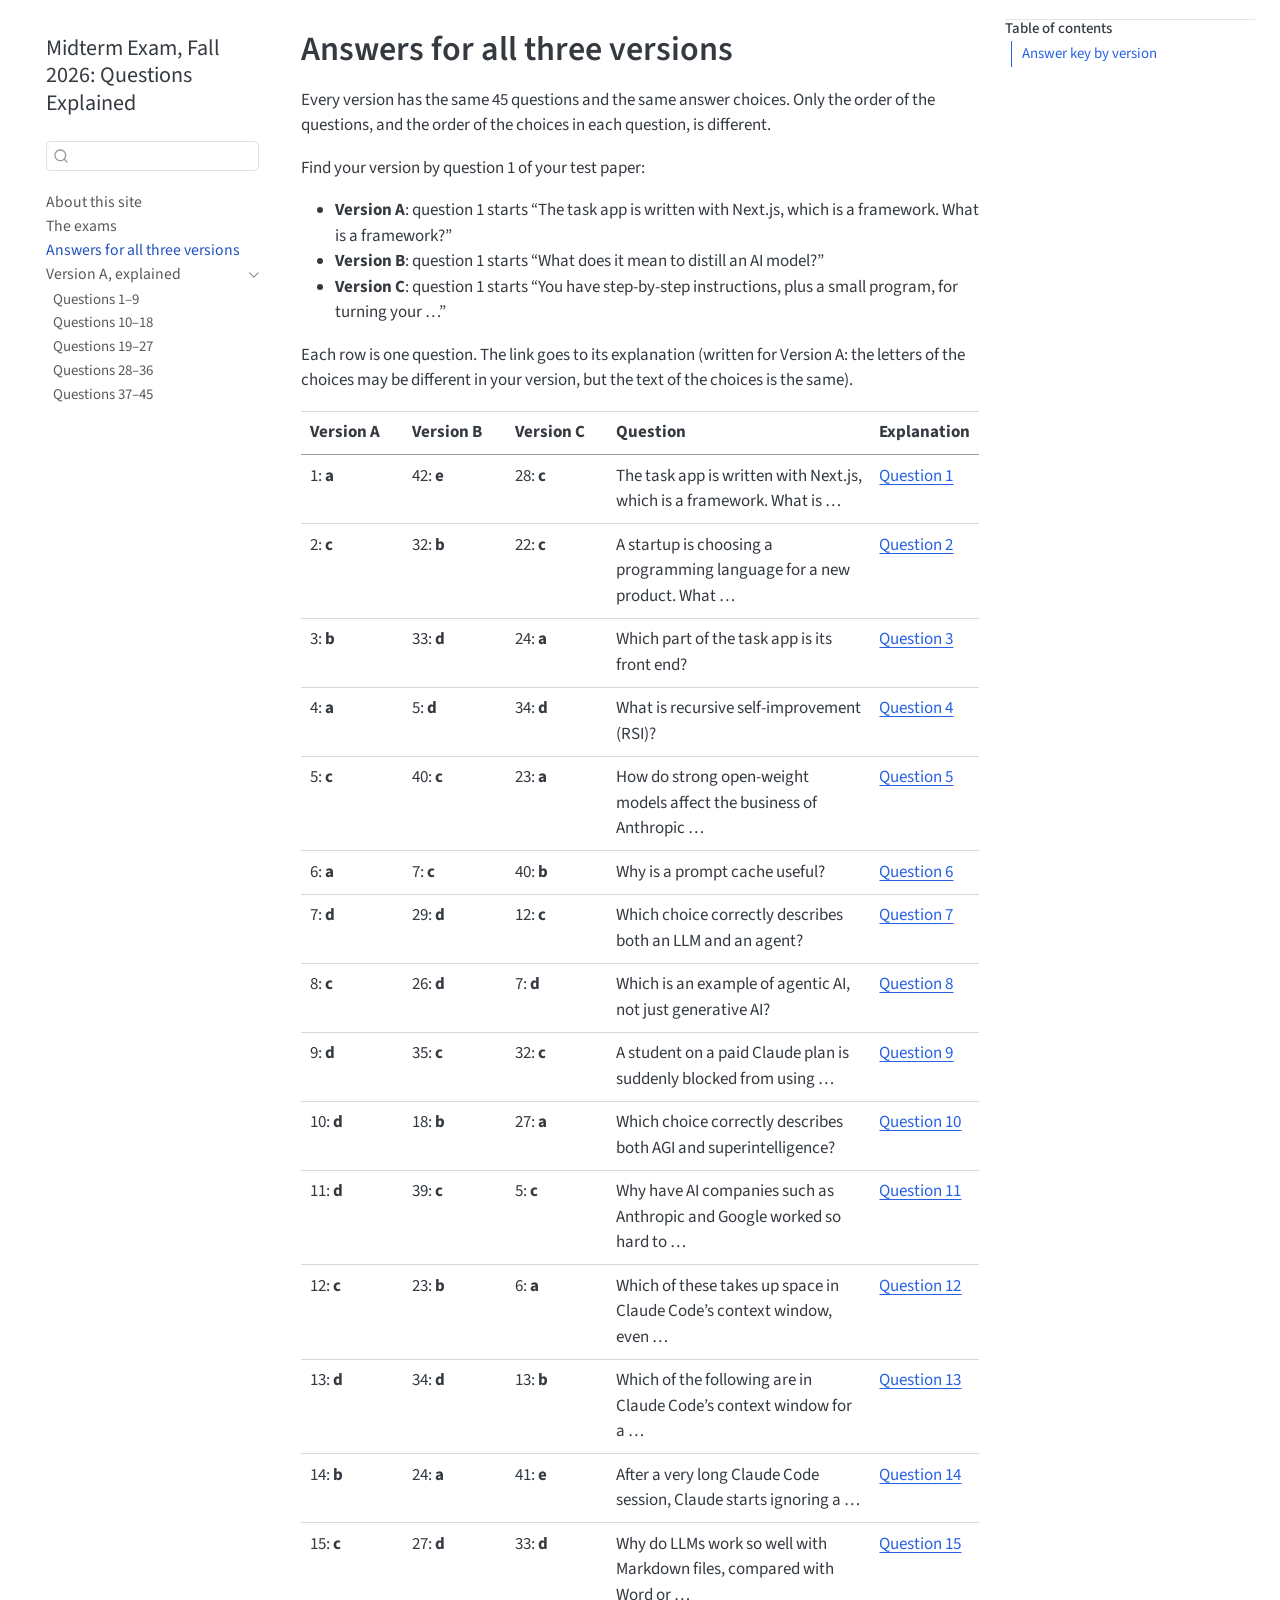
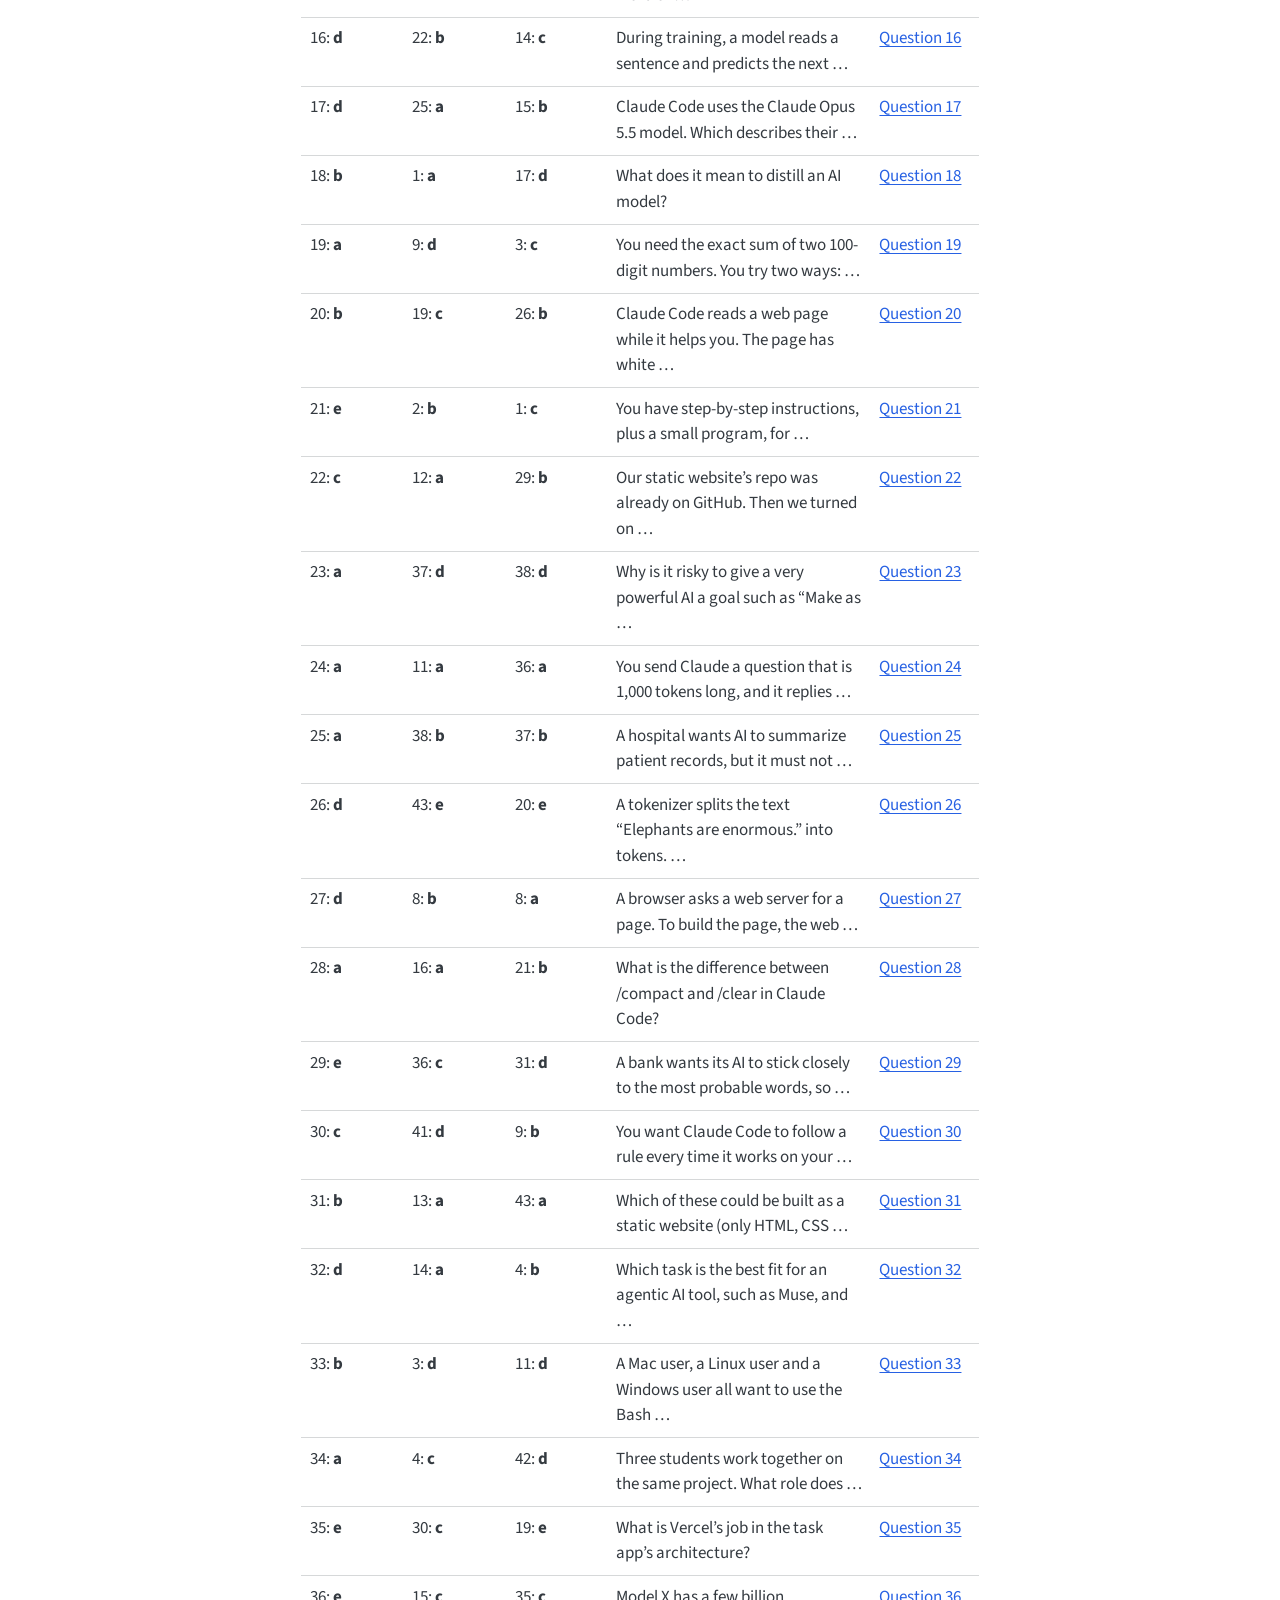
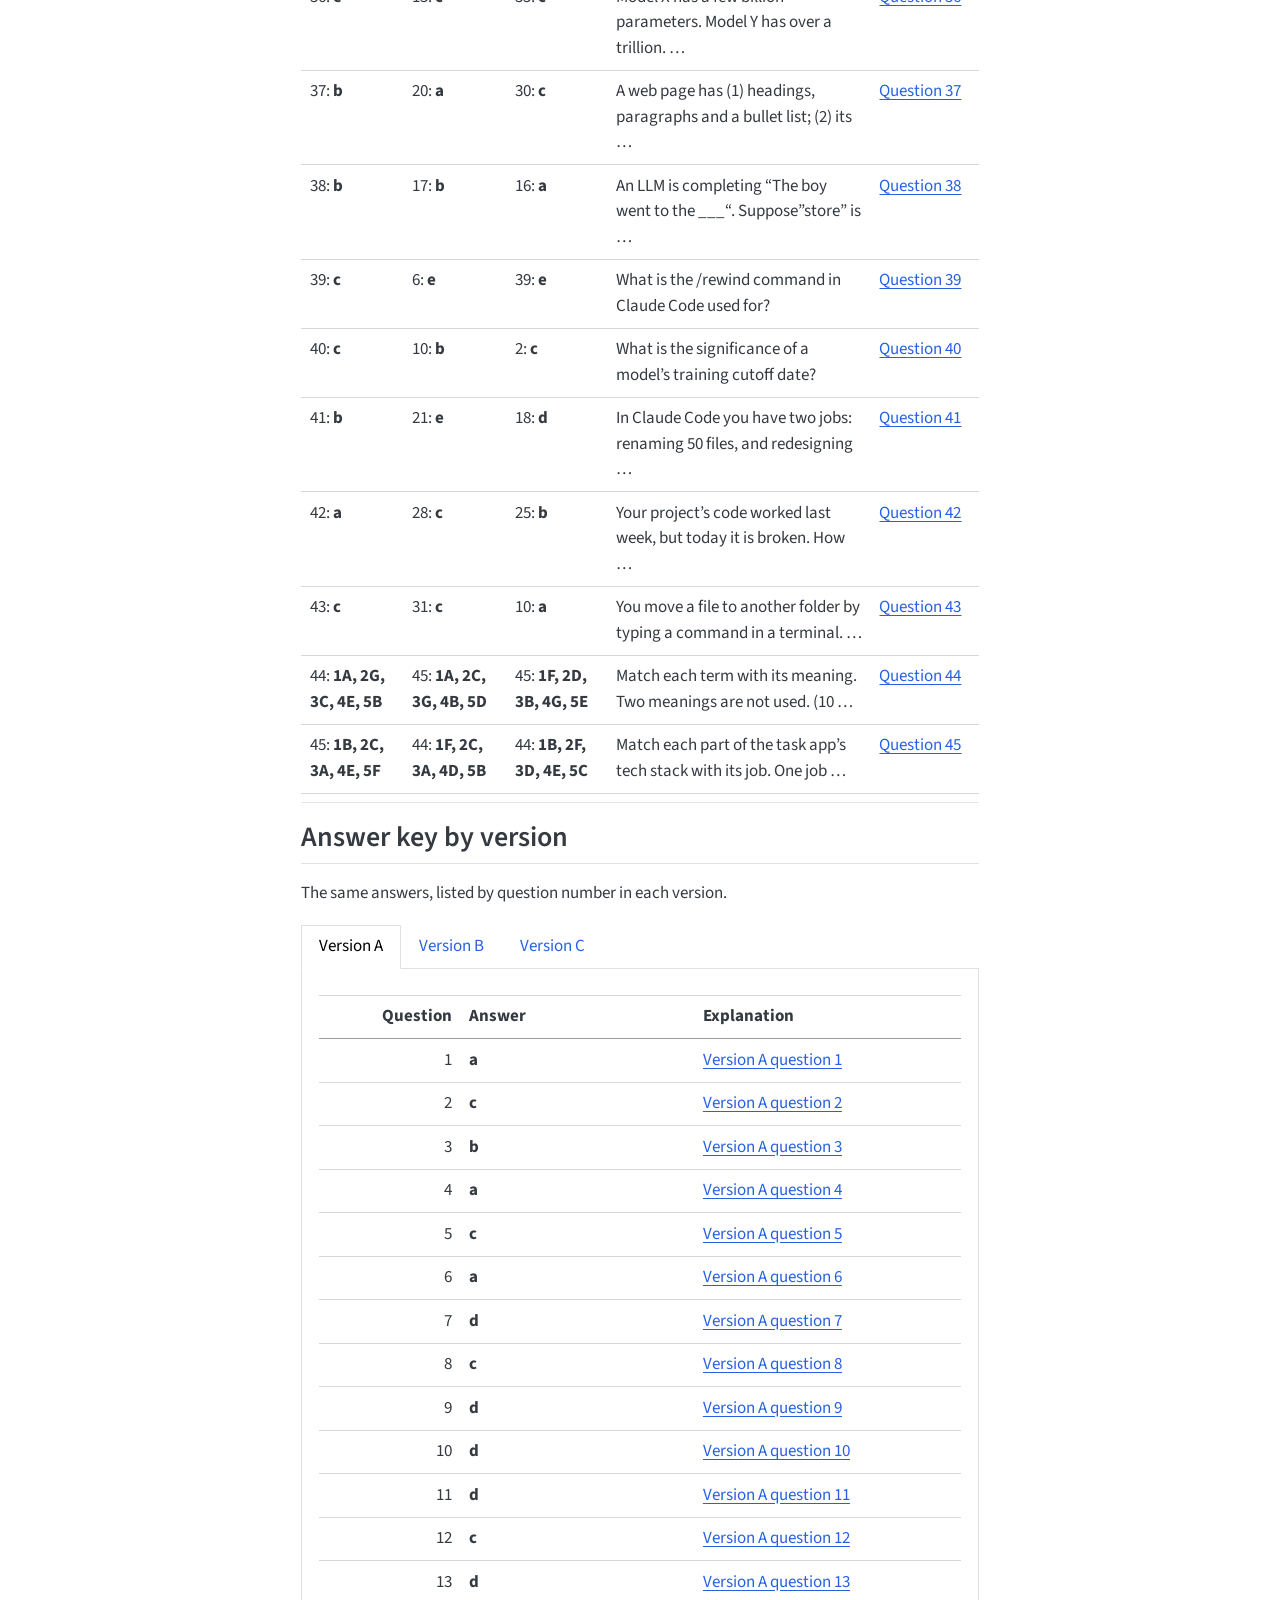
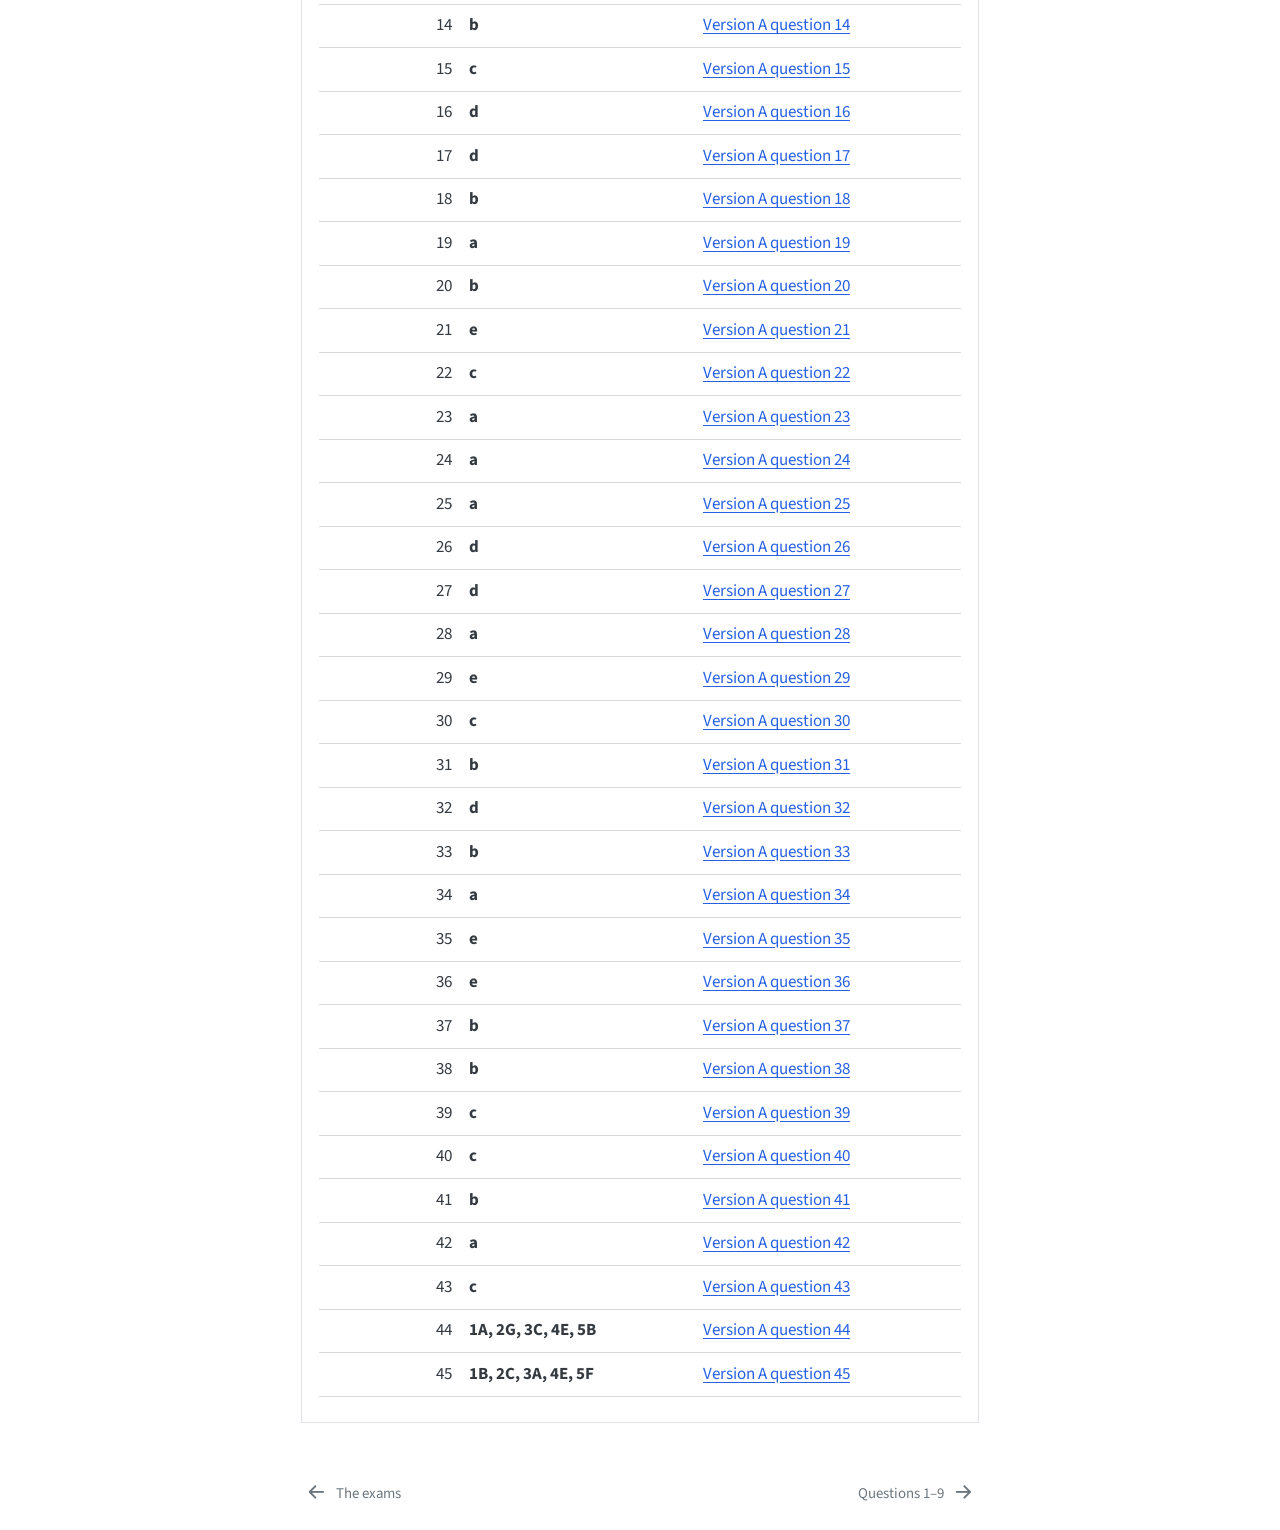
==== docs/answers-all-versions.html @ 1ce65318 "Midterm review site: the three exam versions, and Version A explained A Quarto book (rendered into d" ====
<!DOCTYPE html>
<html xmlns="http://www.w3.org/1999/xhtml" lang="en" xml:lang="en"><head>

<meta charset="utf-8">
<meta name="generator" content="quarto-1.7.33">

<meta name="viewport" content="width=device-width, initial-scale=1.0, user-scalable=yes">


<title>Answers for all three versions – Midterm Exam, Fall 2026: Questions Explained</title>
<style>
code{white-space: pre-wrap;}
span.smallcaps{font-variant: small-caps;}
div.columns{display: flex; gap: min(4vw, 1.5em);}
div.column{flex: auto; overflow-x: auto;}
div.hanging-indent{margin-left: 1.5em; text-indent: -1.5em;}
ul.task-list{list-style: none;}
ul.task-list li input[type="checkbox"] {
  width: 0.8em;
  margin: 0 0.8em 0.2em -1em; /* quarto-specific, see https://github.com/quarto-dev/quarto-cli/issues/4556 */ 
  vertical-align: middle;
}
</style>


<script src="site_libs/quarto-nav/quarto-nav.js"></script>
<script src="site_libs/quarto-nav/headroom.min.js"></script>
<script src="site_libs/clipboard/clipboard.min.js"></script>
<script src="site_libs/quarto-search/autocomplete.umd.js"></script>
<script src="site_libs/quarto-search/fuse.min.js"></script>
<script src="site_libs/quarto-search/quarto-search.js"></script>
<meta name="quarto:offset" content="./">
<link href="./questions-01-09.html" rel="next">
<link href="./the-exams.html" rel="prev">
<script src="site_libs/quarto-html/quarto.js" type="module"></script>
<script src="site_libs/quarto-html/tabsets/tabsets.js" type="module"></script>
<script src="site_libs/quarto-html/popper.min.js"></script>
<script src="site_libs/quarto-html/tippy.umd.min.js"></script>
<script src="site_libs/quarto-html/anchor.min.js"></script>
<link href="site_libs/quarto-html/tippy.css" rel="stylesheet">
<link href="site_libs/quarto-html/quarto-syntax-highlighting-ea385d0e468b0dd5ea5bf0780b1290d9.css" rel="stylesheet" id="quarto-text-highlighting-styles">
<script src="site_libs/bootstrap/bootstrap.min.js"></script>
<link href="site_libs/bootstrap/bootstrap-icons.css" rel="stylesheet">
<link href="site_libs/bootstrap/bootstrap-12250bc6d41324f970c4c53c607dc95b.min.css" rel="stylesheet" append-hash="true" id="quarto-bootstrap" data-mode="light">
<script id="quarto-search-options" type="application/json">{
  "location": "sidebar",
  "copy-button": false,
  "collapse-after": 3,
  "panel-placement": "start",
  "type": "textbox",
  "limit": 50,
  "keyboard-shortcut": [
    "f",
    "/",
    "s"
  ],
  "show-item-context": false,
  "language": {
    "search-no-results-text": "No results",
    "search-matching-documents-text": "matching documents",
    "search-copy-link-title": "Copy link to search",
    "search-hide-matches-text": "Hide additional matches",
    "search-more-match-text": "more match in this document",
    "search-more-matches-text": "more matches in this document",
    "search-clear-button-title": "Clear",
    "search-text-placeholder": "",
    "search-detached-cancel-button-title": "Cancel",
    "search-submit-button-title": "Submit",
    "search-label": "Search"
  }
}</script>
<meta name="robots" content="noindex, nofollow">


<link rel="stylesheet" href="styles.css">
</head>

<body class="nav-sidebar floating quarto-light">

<div id="quarto-search-results"></div>
  <header id="quarto-header" class="headroom fixed-top">
  <nav class="quarto-secondary-nav">
    <div class="container-fluid d-flex">
      <button type="button" class="quarto-btn-toggle btn" data-bs-toggle="collapse" role="button" data-bs-target=".quarto-sidebar-collapse-item" aria-controls="quarto-sidebar" aria-expanded="false" aria-label="Toggle sidebar navigation" onclick="if (window.quartoToggleHeadroom) { window.quartoToggleHeadroom(); }">
        <i class="bi bi-layout-text-sidebar-reverse"></i>
      </button>
        <nav class="quarto-page-breadcrumbs" aria-label="breadcrumb"><ol class="breadcrumb"><li class="breadcrumb-item"><a href="./answers-all-versions.html"><span class="chapter-title">Answers for all three versions</span></a></li></ol></nav>
        <a class="flex-grow-1" role="navigation" data-bs-toggle="collapse" data-bs-target=".quarto-sidebar-collapse-item" aria-controls="quarto-sidebar" aria-expanded="false" aria-label="Toggle sidebar navigation" onclick="if (window.quartoToggleHeadroom) { window.quartoToggleHeadroom(); }">      
        </a>
      <button type="button" class="btn quarto-search-button" aria-label="Search" onclick="window.quartoOpenSearch();">
        <i class="bi bi-search"></i>
      </button>
    </div>
  </nav>
</header>
<!-- content -->
<div id="quarto-content" class="quarto-container page-columns page-rows-contents page-layout-article">
<!-- sidebar -->
  <nav id="quarto-sidebar" class="sidebar collapse collapse-horizontal quarto-sidebar-collapse-item sidebar-navigation floating overflow-auto">
    <div class="pt-lg-2 mt-2 text-left sidebar-header">
    <div class="sidebar-title mb-0 py-0">
      <a href="./">Midterm Exam, Fall 2026: Questions Explained</a> 
    </div>
      </div>
        <div class="mt-2 flex-shrink-0 align-items-center">
        <div class="sidebar-search">
        <div id="quarto-search" class="" title="Search"></div>
        </div>
        </div>
    <div class="sidebar-menu-container"> 
    <ul class="list-unstyled mt-1">
        <li class="sidebar-item">
  <div class="sidebar-item-container"> 
  <a href="./index.html" class="sidebar-item-text sidebar-link">
 <span class="menu-text">About this site</span></a>
  </div>
</li>
        <li class="sidebar-item">
  <div class="sidebar-item-container"> 
  <a href="./the-exams.html" class="sidebar-item-text sidebar-link">
 <span class="menu-text">The exams</span></a>
  </div>
</li>
        <li class="sidebar-item">
  <div class="sidebar-item-container"> 
  <a href="./answers-all-versions.html" class="sidebar-item-text sidebar-link active"><span class="chapter-title">Answers for all three versions</span></a>
  </div>
</li>
        <li class="sidebar-item sidebar-item-section">
      <div class="sidebar-item-container"> 
            <a class="sidebar-item-text sidebar-link text-start" data-bs-toggle="collapse" data-bs-target="#quarto-sidebar-section-1" role="navigation" aria-expanded="true">
 <span class="menu-text">Version A, explained</span></a>
          <a class="sidebar-item-toggle text-start" data-bs-toggle="collapse" data-bs-target="#quarto-sidebar-section-1" role="navigation" aria-expanded="true" aria-label="Toggle section">
            <i class="bi bi-chevron-right ms-2"></i>
          </a> 
      </div>
      <ul id="quarto-sidebar-section-1" class="collapse list-unstyled sidebar-section depth1 show">  
          <li class="sidebar-item">
  <div class="sidebar-item-container"> 
  <a href="./questions-01-09.html" class="sidebar-item-text sidebar-link"><span class="chapter-title">Questions 1–9</span></a>
  </div>
</li>
          <li class="sidebar-item">
  <div class="sidebar-item-container"> 
  <a href="./questions-10-18.html" class="sidebar-item-text sidebar-link"><span class="chapter-title">Questions 10–18</span></a>
  </div>
</li>
          <li class="sidebar-item">
  <div class="sidebar-item-container"> 
  <a href="./questions-19-27.html" class="sidebar-item-text sidebar-link"><span class="chapter-title">Questions 19–27</span></a>
  </div>
</li>
          <li class="sidebar-item">
  <div class="sidebar-item-container"> 
  <a href="./questions-28-36.html" class="sidebar-item-text sidebar-link"><span class="chapter-title">Questions 28–36</span></a>
  </div>
</li>
          <li class="sidebar-item">
  <div class="sidebar-item-container"> 
  <a href="./questions-37-45.html" class="sidebar-item-text sidebar-link"><span class="chapter-title">Questions 37–45</span></a>
  </div>
</li>
      </ul>
  </li>
    </ul>
    </div>
</nav>
<div id="quarto-sidebar-glass" class="quarto-sidebar-collapse-item" data-bs-toggle="collapse" data-bs-target=".quarto-sidebar-collapse-item"></div>
<!-- margin-sidebar -->
    <div id="quarto-margin-sidebar" class="sidebar margin-sidebar">
        <nav id="TOC" role="doc-toc" class="toc-active">
    <h2 id="toc-title">Table of contents</h2>
   
  <ul class="collapse">
  <li><a href="#answer-key-by-version" id="toc-answer-key-by-version" class="nav-link active" data-scroll-target="#answer-key-by-version">Answer key by version</a></li>
  </ul>
</nav>
    </div>
<!-- main -->
<main class="content" id="quarto-document-content">

<header id="title-block-header" class="quarto-title-block default">
<div class="quarto-title">
<h1 class="title"><span class="chapter-title">Answers for all three versions</span></h1>
</div>



<div class="quarto-title-meta">

    
  
    
  </div>
  


</header>


<!-- Generated by tools/build_pages.py from the exams and content/explanations/. Do not edit by hand. -->
<p>Every version has the same 45 questions and the same answer choices. Only the order of the questions, and the order of the choices in each question, is different.</p>
<p>Find your version by question 1 of your test paper:</p>
<ul>
<li><strong>Version A</strong>: question 1 starts “The task app is written with Next.js, which is a framework. What is a framework?”</li>
<li><strong>Version B</strong>: question 1 starts “What does it mean to distill an AI model?”</li>
<li><strong>Version C</strong>: question 1 starts “You have step-by-step instructions, plus a small program, for turning your …”</li>
</ul>
<p>Each row is one question. The link goes to its explanation (written for Version A: the letters of the choices may be different in your version, but the text of the choices is the same).</p>
<table class="caption-top table">
<thead>
<tr class="header">
<th style="text-align: left;">Version A</th>
<th style="text-align: left;">Version B</th>
<th style="text-align: left;">Version C</th>
<th>Question</th>
<th>Explanation</th>
</tr>
</thead>
<tbody>
<tr class="odd">
<td style="text-align: left;">1: <strong>a</strong></td>
<td style="text-align: left;">42: <strong>e</strong></td>
<td style="text-align: left;">28: <strong>c</strong></td>
<td>The task app is written with Next.js, which is a framework. What is …</td>
<td><a href="./questions-01-09.html#q1">Question 1</a></td>
</tr>
<tr class="even">
<td style="text-align: left;">2: <strong>c</strong></td>
<td style="text-align: left;">32: <strong>b</strong></td>
<td style="text-align: left;">22: <strong>c</strong></td>
<td>A startup is choosing a programming language for a new product. What …</td>
<td><a href="./questions-01-09.html#q2">Question 2</a></td>
</tr>
<tr class="odd">
<td style="text-align: left;">3: <strong>b</strong></td>
<td style="text-align: left;">33: <strong>d</strong></td>
<td style="text-align: left;">24: <strong>a</strong></td>
<td>Which part of the task app is its front end?</td>
<td><a href="./questions-01-09.html#q3">Question 3</a></td>
</tr>
<tr class="even">
<td style="text-align: left;">4: <strong>a</strong></td>
<td style="text-align: left;">5: <strong>d</strong></td>
<td style="text-align: left;">34: <strong>d</strong></td>
<td>What is recursive self-improvement (RSI)?</td>
<td><a href="./questions-01-09.html#q4">Question 4</a></td>
</tr>
<tr class="odd">
<td style="text-align: left;">5: <strong>c</strong></td>
<td style="text-align: left;">40: <strong>c</strong></td>
<td style="text-align: left;">23: <strong>a</strong></td>
<td>How do strong open-weight models affect the business of Anthropic …</td>
<td><a href="./questions-01-09.html#q5">Question 5</a></td>
</tr>
<tr class="even">
<td style="text-align: left;">6: <strong>a</strong></td>
<td style="text-align: left;">7: <strong>c</strong></td>
<td style="text-align: left;">40: <strong>b</strong></td>
<td>Why is a prompt cache useful?</td>
<td><a href="./questions-01-09.html#q6">Question 6</a></td>
</tr>
<tr class="odd">
<td style="text-align: left;">7: <strong>d</strong></td>
<td style="text-align: left;">29: <strong>d</strong></td>
<td style="text-align: left;">12: <strong>c</strong></td>
<td>Which choice correctly describes both an LLM and an agent?</td>
<td><a href="./questions-01-09.html#q7">Question 7</a></td>
</tr>
<tr class="even">
<td style="text-align: left;">8: <strong>c</strong></td>
<td style="text-align: left;">26: <strong>d</strong></td>
<td style="text-align: left;">7: <strong>d</strong></td>
<td>Which is an example of agentic AI, not just generative AI?</td>
<td><a href="./questions-01-09.html#q8">Question 8</a></td>
</tr>
<tr class="odd">
<td style="text-align: left;">9: <strong>d</strong></td>
<td style="text-align: left;">35: <strong>c</strong></td>
<td style="text-align: left;">32: <strong>c</strong></td>
<td>A student on a paid Claude plan is suddenly blocked from using …</td>
<td><a href="./questions-01-09.html#q9">Question 9</a></td>
</tr>
<tr class="even">
<td style="text-align: left;">10: <strong>d</strong></td>
<td style="text-align: left;">18: <strong>b</strong></td>
<td style="text-align: left;">27: <strong>a</strong></td>
<td>Which choice correctly describes both AGI and superintelligence?</td>
<td><a href="./questions-10-18.html#q10">Question 10</a></td>
</tr>
<tr class="odd">
<td style="text-align: left;">11: <strong>d</strong></td>
<td style="text-align: left;">39: <strong>c</strong></td>
<td style="text-align: left;">5: <strong>c</strong></td>
<td>Why have AI companies such as Anthropic and Google worked so hard to …</td>
<td><a href="./questions-10-18.html#q11">Question 11</a></td>
</tr>
<tr class="even">
<td style="text-align: left;">12: <strong>c</strong></td>
<td style="text-align: left;">23: <strong>b</strong></td>
<td style="text-align: left;">6: <strong>a</strong></td>
<td>Which of these takes up space in Claude Code’s context window, even …</td>
<td><a href="./questions-10-18.html#q12">Question 12</a></td>
</tr>
<tr class="odd">
<td style="text-align: left;">13: <strong>d</strong></td>
<td style="text-align: left;">34: <strong>d</strong></td>
<td style="text-align: left;">13: <strong>b</strong></td>
<td>Which of the following are in Claude Code’s context window for a …</td>
<td><a href="./questions-10-18.html#q13">Question 13</a></td>
</tr>
<tr class="even">
<td style="text-align: left;">14: <strong>b</strong></td>
<td style="text-align: left;">24: <strong>a</strong></td>
<td style="text-align: left;">41: <strong>e</strong></td>
<td>After a very long Claude Code session, Claude starts ignoring a …</td>
<td><a href="./questions-10-18.html#q14">Question 14</a></td>
</tr>
<tr class="odd">
<td style="text-align: left;">15: <strong>c</strong></td>
<td style="text-align: left;">27: <strong>d</strong></td>
<td style="text-align: left;">33: <strong>d</strong></td>
<td>Why do LLMs work so well with Markdown files, compared with Word or …</td>
<td><a href="./questions-10-18.html#q15">Question 15</a></td>
</tr>
<tr class="even">
<td style="text-align: left;">16: <strong>d</strong></td>
<td style="text-align: left;">22: <strong>b</strong></td>
<td style="text-align: left;">14: <strong>c</strong></td>
<td>During training, a model reads a sentence and predicts the next …</td>
<td><a href="./questions-10-18.html#q16">Question 16</a></td>
</tr>
<tr class="odd">
<td style="text-align: left;">17: <strong>d</strong></td>
<td style="text-align: left;">25: <strong>a</strong></td>
<td style="text-align: left;">15: <strong>b</strong></td>
<td>Claude Code uses the Claude Opus 5.5 model. Which describes their …</td>
<td><a href="./questions-10-18.html#q17">Question 17</a></td>
</tr>
<tr class="even">
<td style="text-align: left;">18: <strong>b</strong></td>
<td style="text-align: left;">1: <strong>a</strong></td>
<td style="text-align: left;">17: <strong>d</strong></td>
<td>What does it mean to distill an AI model?</td>
<td><a href="./questions-10-18.html#q18">Question 18</a></td>
</tr>
<tr class="odd">
<td style="text-align: left;">19: <strong>a</strong></td>
<td style="text-align: left;">9: <strong>d</strong></td>
<td style="text-align: left;">3: <strong>c</strong></td>
<td>You need the exact sum of two 100-digit numbers. You try two ways: …</td>
<td><a href="./questions-19-27.html#q19">Question 19</a></td>
</tr>
<tr class="even">
<td style="text-align: left;">20: <strong>b</strong></td>
<td style="text-align: left;">19: <strong>c</strong></td>
<td style="text-align: left;">26: <strong>b</strong></td>
<td>Claude Code reads a web page while it helps you. The page has white …</td>
<td><a href="./questions-19-27.html#q20">Question 20</a></td>
</tr>
<tr class="odd">
<td style="text-align: left;">21: <strong>e</strong></td>
<td style="text-align: left;">2: <strong>b</strong></td>
<td style="text-align: left;">1: <strong>c</strong></td>
<td>You have step-by-step instructions, plus a small program, for …</td>
<td><a href="./questions-19-27.html#q21">Question 21</a></td>
</tr>
<tr class="even">
<td style="text-align: left;">22: <strong>c</strong></td>
<td style="text-align: left;">12: <strong>a</strong></td>
<td style="text-align: left;">29: <strong>b</strong></td>
<td>Our static website’s repo was already on GitHub. Then we turned on …</td>
<td><a href="./questions-19-27.html#q22">Question 22</a></td>
</tr>
<tr class="odd">
<td style="text-align: left;">23: <strong>a</strong></td>
<td style="text-align: left;">37: <strong>d</strong></td>
<td style="text-align: left;">38: <strong>d</strong></td>
<td>Why is it risky to give a very powerful AI a goal such as “Make as …</td>
<td><a href="./questions-19-27.html#q23">Question 23</a></td>
</tr>
<tr class="even">
<td style="text-align: left;">24: <strong>a</strong></td>
<td style="text-align: left;">11: <strong>a</strong></td>
<td style="text-align: left;">36: <strong>a</strong></td>
<td>You send Claude a question that is 1,000 tokens long, and it replies …</td>
<td><a href="./questions-19-27.html#q24">Question 24</a></td>
</tr>
<tr class="odd">
<td style="text-align: left;">25: <strong>a</strong></td>
<td style="text-align: left;">38: <strong>b</strong></td>
<td style="text-align: left;">37: <strong>b</strong></td>
<td>A hospital wants AI to summarize patient records, but it must not …</td>
<td><a href="./questions-19-27.html#q25">Question 25</a></td>
</tr>
<tr class="even">
<td style="text-align: left;">26: <strong>d</strong></td>
<td style="text-align: left;">43: <strong>e</strong></td>
<td style="text-align: left;">20: <strong>e</strong></td>
<td>A tokenizer splits the text “Elephants are enormous.” into tokens. …</td>
<td><a href="./questions-19-27.html#q26">Question 26</a></td>
</tr>
<tr class="odd">
<td style="text-align: left;">27: <strong>d</strong></td>
<td style="text-align: left;">8: <strong>b</strong></td>
<td style="text-align: left;">8: <strong>a</strong></td>
<td>A browser asks a web server for a page. To build the page, the web …</td>
<td><a href="./questions-19-27.html#q27">Question 27</a></td>
</tr>
<tr class="even">
<td style="text-align: left;">28: <strong>a</strong></td>
<td style="text-align: left;">16: <strong>a</strong></td>
<td style="text-align: left;">21: <strong>b</strong></td>
<td>What is the difference between /compact and /clear in Claude Code?</td>
<td><a href="./questions-28-36.html#q28">Question 28</a></td>
</tr>
<tr class="odd">
<td style="text-align: left;">29: <strong>e</strong></td>
<td style="text-align: left;">36: <strong>c</strong></td>
<td style="text-align: left;">31: <strong>d</strong></td>
<td>A bank wants its AI to stick closely to the most probable words, so …</td>
<td><a href="./questions-28-36.html#q29">Question 29</a></td>
</tr>
<tr class="even">
<td style="text-align: left;">30: <strong>c</strong></td>
<td style="text-align: left;">41: <strong>d</strong></td>
<td style="text-align: left;">9: <strong>b</strong></td>
<td>You want Claude Code to follow a rule every time it works on your …</td>
<td><a href="./questions-28-36.html#q30">Question 30</a></td>
</tr>
<tr class="odd">
<td style="text-align: left;">31: <strong>b</strong></td>
<td style="text-align: left;">13: <strong>a</strong></td>
<td style="text-align: left;">43: <strong>a</strong></td>
<td>Which of these could be built as a static website (only HTML, CSS …</td>
<td><a href="./questions-28-36.html#q31">Question 31</a></td>
</tr>
<tr class="even">
<td style="text-align: left;">32: <strong>d</strong></td>
<td style="text-align: left;">14: <strong>a</strong></td>
<td style="text-align: left;">4: <strong>b</strong></td>
<td>Which task is the best fit for an agentic AI tool, such as Muse, and …</td>
<td><a href="./questions-28-36.html#q32">Question 32</a></td>
</tr>
<tr class="odd">
<td style="text-align: left;">33: <strong>b</strong></td>
<td style="text-align: left;">3: <strong>d</strong></td>
<td style="text-align: left;">11: <strong>d</strong></td>
<td>A Mac user, a Linux user and a Windows user all want to use the Bash …</td>
<td><a href="./questions-28-36.html#q33">Question 33</a></td>
</tr>
<tr class="even">
<td style="text-align: left;">34: <strong>a</strong></td>
<td style="text-align: left;">4: <strong>c</strong></td>
<td style="text-align: left;">42: <strong>d</strong></td>
<td>Three students work together on the same project. What role does …</td>
<td><a href="./questions-28-36.html#q34">Question 34</a></td>
</tr>
<tr class="odd">
<td style="text-align: left;">35: <strong>e</strong></td>
<td style="text-align: left;">30: <strong>c</strong></td>
<td style="text-align: left;">19: <strong>e</strong></td>
<td>What is Vercel’s job in the task app’s architecture?</td>
<td><a href="./questions-28-36.html#q35">Question 35</a></td>
</tr>
<tr class="even">
<td style="text-align: left;">36: <strong>e</strong></td>
<td style="text-align: left;">15: <strong>c</strong></td>
<td style="text-align: left;">35: <strong>c</strong></td>
<td>Model X has a few billion parameters. Model Y has over a trillion. …</td>
<td><a href="./questions-28-36.html#q36">Question 36</a></td>
</tr>
<tr class="odd">
<td style="text-align: left;">37: <strong>b</strong></td>
<td style="text-align: left;">20: <strong>a</strong></td>
<td style="text-align: left;">30: <strong>c</strong></td>
<td>A web page has (1) headings, paragraphs and a bullet list; (2) its …</td>
<td><a href="./questions-37-45.html#q37">Question 37</a></td>
</tr>
<tr class="even">
<td style="text-align: left;">38: <strong>b</strong></td>
<td style="text-align: left;">17: <strong>b</strong></td>
<td style="text-align: left;">16: <strong>a</strong></td>
<td>An LLM is completing “The boy went to the ___“. Suppose”store” is …</td>
<td><a href="./questions-37-45.html#q38">Question 38</a></td>
</tr>
<tr class="odd">
<td style="text-align: left;">39: <strong>c</strong></td>
<td style="text-align: left;">6: <strong>e</strong></td>
<td style="text-align: left;">39: <strong>e</strong></td>
<td>What is the /rewind command in Claude Code used for?</td>
<td><a href="./questions-37-45.html#q39">Question 39</a></td>
</tr>
<tr class="even">
<td style="text-align: left;">40: <strong>c</strong></td>
<td style="text-align: left;">10: <strong>b</strong></td>
<td style="text-align: left;">2: <strong>c</strong></td>
<td>What is the significance of a model’s training cutoff date?</td>
<td><a href="./questions-37-45.html#q40">Question 40</a></td>
</tr>
<tr class="odd">
<td style="text-align: left;">41: <strong>b</strong></td>
<td style="text-align: left;">21: <strong>e</strong></td>
<td style="text-align: left;">18: <strong>d</strong></td>
<td>In Claude Code you have two jobs: renaming 50 files, and redesigning …</td>
<td><a href="./questions-37-45.html#q41">Question 41</a></td>
</tr>
<tr class="even">
<td style="text-align: left;">42: <strong>a</strong></td>
<td style="text-align: left;">28: <strong>c</strong></td>
<td style="text-align: left;">25: <strong>b</strong></td>
<td>Your project’s code worked last week, but today it is broken. How …</td>
<td><a href="./questions-37-45.html#q42">Question 42</a></td>
</tr>
<tr class="odd">
<td style="text-align: left;">43: <strong>c</strong></td>
<td style="text-align: left;">31: <strong>c</strong></td>
<td style="text-align: left;">10: <strong>a</strong></td>
<td>You move a file to another folder by typing a command in a terminal. …</td>
<td><a href="./questions-37-45.html#q43">Question 43</a></td>
</tr>
<tr class="even">
<td style="text-align: left;">44: <strong>1A, 2G, 3C, 4E, 5B</strong></td>
<td style="text-align: left;">45: <strong>1A, 2C, 3G, 4B, 5D</strong></td>
<td style="text-align: left;">45: <strong>1F, 2D, 3B, 4G, 5E</strong></td>
<td>Match each term with its meaning. Two meanings are not used. (10 …</td>
<td><a href="./questions-37-45.html#q44">Question 44</a></td>
</tr>
<tr class="odd">
<td style="text-align: left;">45: <strong>1B, 2C, 3A, 4E, 5F</strong></td>
<td style="text-align: left;">44: <strong>1F, 2C, 3A, 4D, 5B</strong></td>
<td style="text-align: left;">44: <strong>1B, 2F, 3D, 4E, 5C</strong></td>
<td>Match each part of the task app’s tech stack with its job. One job …</td>
<td><a href="./questions-37-45.html#q45">Question 45</a></td>
</tr>
</tbody>
</table>
<section id="answer-key-by-version" class="level2">
<h2 class="anchored" data-anchor-id="answer-key-by-version">Answer key by version</h2>
<p>The same answers, listed by question number in each version.</p>
<div class="tabset-margin-container"></div><div class="panel-tabset">
<ul class="nav nav-tabs" role="tablist"><li class="nav-item" role="presentation"><a class="nav-link active" id="tabset-1-1-tab" data-bs-toggle="tab" data-bs-target="#tabset-1-1" role="tab" aria-controls="tabset-1-1" aria-selected="true" aria-current="page">Version A</a></li><li class="nav-item" role="presentation"><a class="nav-link" id="tabset-1-2-tab" data-bs-toggle="tab" data-bs-target="#tabset-1-2" role="tab" aria-controls="tabset-1-2" aria-selected="false">Version B</a></li><li class="nav-item" role="presentation"><a class="nav-link" id="tabset-1-3-tab" data-bs-toggle="tab" data-bs-target="#tabset-1-3" role="tab" aria-controls="tabset-1-3" aria-selected="false">Version C</a></li></ul>
<div class="tab-content">
<div id="tabset-1-1" class="tab-pane active" role="tabpanel" aria-labelledby="tabset-1-1-tab">
<table class="caption-top table">
<thead>
<tr class="header">
<th style="text-align: right;">Question</th>
<th style="text-align: left;">Answer</th>
<th>Explanation</th>
</tr>
</thead>
<tbody>
<tr class="odd">
<td style="text-align: right;">1</td>
<td style="text-align: left;"><strong>a</strong></td>
<td><a href="./questions-01-09.html#q1">Version A question 1</a></td>
</tr>
<tr class="even">
<td style="text-align: right;">2</td>
<td style="text-align: left;"><strong>c</strong></td>
<td><a href="./questions-01-09.html#q2">Version A question 2</a></td>
</tr>
<tr class="odd">
<td style="text-align: right;">3</td>
<td style="text-align: left;"><strong>b</strong></td>
<td><a href="./questions-01-09.html#q3">Version A question 3</a></td>
</tr>
<tr class="even">
<td style="text-align: right;">4</td>
<td style="text-align: left;"><strong>a</strong></td>
<td><a href="./questions-01-09.html#q4">Version A question 4</a></td>
</tr>
<tr class="odd">
<td style="text-align: right;">5</td>
<td style="text-align: left;"><strong>c</strong></td>
<td><a href="./questions-01-09.html#q5">Version A question 5</a></td>
</tr>
<tr class="even">
<td style="text-align: right;">6</td>
<td style="text-align: left;"><strong>a</strong></td>
<td><a href="./questions-01-09.html#q6">Version A question 6</a></td>
</tr>
<tr class="odd">
<td style="text-align: right;">7</td>
<td style="text-align: left;"><strong>d</strong></td>
<td><a href="./questions-01-09.html#q7">Version A question 7</a></td>
</tr>
<tr class="even">
<td style="text-align: right;">8</td>
<td style="text-align: left;"><strong>c</strong></td>
<td><a href="./questions-01-09.html#q8">Version A question 8</a></td>
</tr>
<tr class="odd">
<td style="text-align: right;">9</td>
<td style="text-align: left;"><strong>d</strong></td>
<td><a href="./questions-01-09.html#q9">Version A question 9</a></td>
</tr>
<tr class="even">
<td style="text-align: right;">10</td>
<td style="text-align: left;"><strong>d</strong></td>
<td><a href="./questions-10-18.html#q10">Version A question 10</a></td>
</tr>
<tr class="odd">
<td style="text-align: right;">11</td>
<td style="text-align: left;"><strong>d</strong></td>
<td><a href="./questions-10-18.html#q11">Version A question 11</a></td>
</tr>
<tr class="even">
<td style="text-align: right;">12</td>
<td style="text-align: left;"><strong>c</strong></td>
<td><a href="./questions-10-18.html#q12">Version A question 12</a></td>
</tr>
<tr class="odd">
<td style="text-align: right;">13</td>
<td style="text-align: left;"><strong>d</strong></td>
<td><a href="./questions-10-18.html#q13">Version A question 13</a></td>
</tr>
<tr class="even">
<td style="text-align: right;">14</td>
<td style="text-align: left;"><strong>b</strong></td>
<td><a href="./questions-10-18.html#q14">Version A question 14</a></td>
</tr>
<tr class="odd">
<td style="text-align: right;">15</td>
<td style="text-align: left;"><strong>c</strong></td>
<td><a href="./questions-10-18.html#q15">Version A question 15</a></td>
</tr>
<tr class="even">
<td style="text-align: right;">16</td>
<td style="text-align: left;"><strong>d</strong></td>
<td><a href="./questions-10-18.html#q16">Version A question 16</a></td>
</tr>
<tr class="odd">
<td style="text-align: right;">17</td>
<td style="text-align: left;"><strong>d</strong></td>
<td><a href="./questions-10-18.html#q17">Version A question 17</a></td>
</tr>
<tr class="even">
<td style="text-align: right;">18</td>
<td style="text-align: left;"><strong>b</strong></td>
<td><a href="./questions-10-18.html#q18">Version A question 18</a></td>
</tr>
<tr class="odd">
<td style="text-align: right;">19</td>
<td style="text-align: left;"><strong>a</strong></td>
<td><a href="./questions-19-27.html#q19">Version A question 19</a></td>
</tr>
<tr class="even">
<td style="text-align: right;">20</td>
<td style="text-align: left;"><strong>b</strong></td>
<td><a href="./questions-19-27.html#q20">Version A question 20</a></td>
</tr>
<tr class="odd">
<td style="text-align: right;">21</td>
<td style="text-align: left;"><strong>e</strong></td>
<td><a href="./questions-19-27.html#q21">Version A question 21</a></td>
</tr>
<tr class="even">
<td style="text-align: right;">22</td>
<td style="text-align: left;"><strong>c</strong></td>
<td><a href="./questions-19-27.html#q22">Version A question 22</a></td>
</tr>
<tr class="odd">
<td style="text-align: right;">23</td>
<td style="text-align: left;"><strong>a</strong></td>
<td><a href="./questions-19-27.html#q23">Version A question 23</a></td>
</tr>
<tr class="even">
<td style="text-align: right;">24</td>
<td style="text-align: left;"><strong>a</strong></td>
<td><a href="./questions-19-27.html#q24">Version A question 24</a></td>
</tr>
<tr class="odd">
<td style="text-align: right;">25</td>
<td style="text-align: left;"><strong>a</strong></td>
<td><a href="./questions-19-27.html#q25">Version A question 25</a></td>
</tr>
<tr class="even">
<td style="text-align: right;">26</td>
<td style="text-align: left;"><strong>d</strong></td>
<td><a href="./questions-19-27.html#q26">Version A question 26</a></td>
</tr>
<tr class="odd">
<td style="text-align: right;">27</td>
<td style="text-align: left;"><strong>d</strong></td>
<td><a href="./questions-19-27.html#q27">Version A question 27</a></td>
</tr>
<tr class="even">
<td style="text-align: right;">28</td>
<td style="text-align: left;"><strong>a</strong></td>
<td><a href="./questions-28-36.html#q28">Version A question 28</a></td>
</tr>
<tr class="odd">
<td style="text-align: right;">29</td>
<td style="text-align: left;"><strong>e</strong></td>
<td><a href="./questions-28-36.html#q29">Version A question 29</a></td>
</tr>
<tr class="even">
<td style="text-align: right;">30</td>
<td style="text-align: left;"><strong>c</strong></td>
<td><a href="./questions-28-36.html#q30">Version A question 30</a></td>
</tr>
<tr class="odd">
<td style="text-align: right;">31</td>
<td style="text-align: left;"><strong>b</strong></td>
<td><a href="./questions-28-36.html#q31">Version A question 31</a></td>
</tr>
<tr class="even">
<td style="text-align: right;">32</td>
<td style="text-align: left;"><strong>d</strong></td>
<td><a href="./questions-28-36.html#q32">Version A question 32</a></td>
</tr>
<tr class="odd">
<td style="text-align: right;">33</td>
<td style="text-align: left;"><strong>b</strong></td>
<td><a href="./questions-28-36.html#q33">Version A question 33</a></td>
</tr>
<tr class="even">
<td style="text-align: right;">34</td>
<td style="text-align: left;"><strong>a</strong></td>
<td><a href="./questions-28-36.html#q34">Version A question 34</a></td>
</tr>
<tr class="odd">
<td style="text-align: right;">35</td>
<td style="text-align: left;"><strong>e</strong></td>
<td><a href="./questions-28-36.html#q35">Version A question 35</a></td>
</tr>
<tr class="even">
<td style="text-align: right;">36</td>
<td style="text-align: left;"><strong>e</strong></td>
<td><a href="./questions-28-36.html#q36">Version A question 36</a></td>
</tr>
<tr class="odd">
<td style="text-align: right;">37</td>
<td style="text-align: left;"><strong>b</strong></td>
<td><a href="./questions-37-45.html#q37">Version A question 37</a></td>
</tr>
<tr class="even">
<td style="text-align: right;">38</td>
<td style="text-align: left;"><strong>b</strong></td>
<td><a href="./questions-37-45.html#q38">Version A question 38</a></td>
</tr>
<tr class="odd">
<td style="text-align: right;">39</td>
<td style="text-align: left;"><strong>c</strong></td>
<td><a href="./questions-37-45.html#q39">Version A question 39</a></td>
</tr>
<tr class="even">
<td style="text-align: right;">40</td>
<td style="text-align: left;"><strong>c</strong></td>
<td><a href="./questions-37-45.html#q40">Version A question 40</a></td>
</tr>
<tr class="odd">
<td style="text-align: right;">41</td>
<td style="text-align: left;"><strong>b</strong></td>
<td><a href="./questions-37-45.html#q41">Version A question 41</a></td>
</tr>
<tr class="even">
<td style="text-align: right;">42</td>
<td style="text-align: left;"><strong>a</strong></td>
<td><a href="./questions-37-45.html#q42">Version A question 42</a></td>
</tr>
<tr class="odd">
<td style="text-align: right;">43</td>
<td style="text-align: left;"><strong>c</strong></td>
<td><a href="./questions-37-45.html#q43">Version A question 43</a></td>
</tr>
<tr class="even">
<td style="text-align: right;">44</td>
<td style="text-align: left;"><strong>1A, 2G, 3C, 4E, 5B</strong></td>
<td><a href="./questions-37-45.html#q44">Version A question 44</a></td>
</tr>
<tr class="odd">
<td style="text-align: right;">45</td>
<td style="text-align: left;"><strong>1B, 2C, 3A, 4E, 5F</strong></td>
<td><a href="./questions-37-45.html#q45">Version A question 45</a></td>
</tr>
</tbody>
</table>
</div>
<div id="tabset-1-2" class="tab-pane" role="tabpanel" aria-labelledby="tabset-1-2-tab">
<table class="caption-top table">
<thead>
<tr class="header">
<th style="text-align: right;">Question</th>
<th style="text-align: left;">Answer</th>
<th>Explanation</th>
</tr>
</thead>
<tbody>
<tr class="odd">
<td style="text-align: right;">1</td>
<td style="text-align: left;"><strong>a</strong></td>
<td><a href="./questions-10-18.html#q18">Version A question 18</a></td>
</tr>
<tr class="even">
<td style="text-align: right;">2</td>
<td style="text-align: left;"><strong>b</strong></td>
<td><a href="./questions-19-27.html#q21">Version A question 21</a></td>
</tr>
<tr class="odd">
<td style="text-align: right;">3</td>
<td style="text-align: left;"><strong>d</strong></td>
<td><a href="./questions-28-36.html#q33">Version A question 33</a></td>
</tr>
<tr class="even">
<td style="text-align: right;">4</td>
<td style="text-align: left;"><strong>c</strong></td>
<td><a href="./questions-28-36.html#q34">Version A question 34</a></td>
</tr>
<tr class="odd">
<td style="text-align: right;">5</td>
<td style="text-align: left;"><strong>d</strong></td>
<td><a href="./questions-01-09.html#q4">Version A question 4</a></td>
</tr>
<tr class="even">
<td style="text-align: right;">6</td>
<td style="text-align: left;"><strong>e</strong></td>
<td><a href="./questions-37-45.html#q39">Version A question 39</a></td>
</tr>
<tr class="odd">
<td style="text-align: right;">7</td>
<td style="text-align: left;"><strong>c</strong></td>
<td><a href="./questions-01-09.html#q6">Version A question 6</a></td>
</tr>
<tr class="even">
<td style="text-align: right;">8</td>
<td style="text-align: left;"><strong>b</strong></td>
<td><a href="./questions-19-27.html#q27">Version A question 27</a></td>
</tr>
<tr class="odd">
<td style="text-align: right;">9</td>
<td style="text-align: left;"><strong>d</strong></td>
<td><a href="./questions-19-27.html#q19">Version A question 19</a></td>
</tr>
<tr class="even">
<td style="text-align: right;">10</td>
<td style="text-align: left;"><strong>b</strong></td>
<td><a href="./questions-37-45.html#q40">Version A question 40</a></td>
</tr>
<tr class="odd">
<td style="text-align: right;">11</td>
<td style="text-align: left;"><strong>a</strong></td>
<td><a href="./questions-19-27.html#q24">Version A question 24</a></td>
</tr>
<tr class="even">
<td style="text-align: right;">12</td>
<td style="text-align: left;"><strong>a</strong></td>
<td><a href="./questions-19-27.html#q22">Version A question 22</a></td>
</tr>
<tr class="odd">
<td style="text-align: right;">13</td>
<td style="text-align: left;"><strong>a</strong></td>
<td><a href="./questions-28-36.html#q31">Version A question 31</a></td>
</tr>
<tr class="even">
<td style="text-align: right;">14</td>
<td style="text-align: left;"><strong>a</strong></td>
<td><a href="./questions-28-36.html#q32">Version A question 32</a></td>
</tr>
<tr class="odd">
<td style="text-align: right;">15</td>
<td style="text-align: left;"><strong>c</strong></td>
<td><a href="./questions-28-36.html#q36">Version A question 36</a></td>
</tr>
<tr class="even">
<td style="text-align: right;">16</td>
<td style="text-align: left;"><strong>a</strong></td>
<td><a href="./questions-28-36.html#q28">Version A question 28</a></td>
</tr>
<tr class="odd">
<td style="text-align: right;">17</td>
<td style="text-align: left;"><strong>b</strong></td>
<td><a href="./questions-37-45.html#q38">Version A question 38</a></td>
</tr>
<tr class="even">
<td style="text-align: right;">18</td>
<td style="text-align: left;"><strong>b</strong></td>
<td><a href="./questions-10-18.html#q10">Version A question 10</a></td>
</tr>
<tr class="odd">
<td style="text-align: right;">19</td>
<td style="text-align: left;"><strong>c</strong></td>
<td><a href="./questions-19-27.html#q20">Version A question 20</a></td>
</tr>
<tr class="even">
<td style="text-align: right;">20</td>
<td style="text-align: left;"><strong>a</strong></td>
<td><a href="./questions-37-45.html#q37">Version A question 37</a></td>
</tr>
<tr class="odd">
<td style="text-align: right;">21</td>
<td style="text-align: left;"><strong>e</strong></td>
<td><a href="./questions-37-45.html#q41">Version A question 41</a></td>
</tr>
<tr class="even">
<td style="text-align: right;">22</td>
<td style="text-align: left;"><strong>b</strong></td>
<td><a href="./questions-10-18.html#q16">Version A question 16</a></td>
</tr>
<tr class="odd">
<td style="text-align: right;">23</td>
<td style="text-align: left;"><strong>b</strong></td>
<td><a href="./questions-10-18.html#q12">Version A question 12</a></td>
</tr>
<tr class="even">
<td style="text-align: right;">24</td>
<td style="text-align: left;"><strong>a</strong></td>
<td><a href="./questions-10-18.html#q14">Version A question 14</a></td>
</tr>
<tr class="odd">
<td style="text-align: right;">25</td>
<td style="text-align: left;"><strong>a</strong></td>
<td><a href="./questions-10-18.html#q17">Version A question 17</a></td>
</tr>
<tr class="even">
<td style="text-align: right;">26</td>
<td style="text-align: left;"><strong>d</strong></td>
<td><a href="./questions-01-09.html#q8">Version A question 8</a></td>
</tr>
<tr class="odd">
<td style="text-align: right;">27</td>
<td style="text-align: left;"><strong>d</strong></td>
<td><a href="./questions-10-18.html#q15">Version A question 15</a></td>
</tr>
<tr class="even">
<td style="text-align: right;">28</td>
<td style="text-align: left;"><strong>c</strong></td>
<td><a href="./questions-37-45.html#q42">Version A question 42</a></td>
</tr>
<tr class="odd">
<td style="text-align: right;">29</td>
<td style="text-align: left;"><strong>d</strong></td>
<td><a href="./questions-01-09.html#q7">Version A question 7</a></td>
</tr>
<tr class="even">
<td style="text-align: right;">30</td>
<td style="text-align: left;"><strong>c</strong></td>
<td><a href="./questions-28-36.html#q35">Version A question 35</a></td>
</tr>
<tr class="odd">
<td style="text-align: right;">31</td>
<td style="text-align: left;"><strong>c</strong></td>
<td><a href="./questions-37-45.html#q43">Version A question 43</a></td>
</tr>
<tr class="even">
<td style="text-align: right;">32</td>
<td style="text-align: left;"><strong>b</strong></td>
<td><a href="./questions-01-09.html#q2">Version A question 2</a></td>
</tr>
<tr class="odd">
<td style="text-align: right;">33</td>
<td style="text-align: left;"><strong>d</strong></td>
<td><a href="./questions-01-09.html#q3">Version A question 3</a></td>
</tr>
<tr class="even">
<td style="text-align: right;">34</td>
<td style="text-align: left;"><strong>d</strong></td>
<td><a href="./questions-10-18.html#q13">Version A question 13</a></td>
</tr>
<tr class="odd">
<td style="text-align: right;">35</td>
<td style="text-align: left;"><strong>c</strong></td>
<td><a href="./questions-01-09.html#q9">Version A question 9</a></td>
</tr>
<tr class="even">
<td style="text-align: right;">36</td>
<td style="text-align: left;"><strong>c</strong></td>
<td><a href="./questions-28-36.html#q29">Version A question 29</a></td>
</tr>
<tr class="odd">
<td style="text-align: right;">37</td>
<td style="text-align: left;"><strong>d</strong></td>
<td><a href="./questions-19-27.html#q23">Version A question 23</a></td>
</tr>
<tr class="even">
<td style="text-align: right;">38</td>
<td style="text-align: left;"><strong>b</strong></td>
<td><a href="./questions-19-27.html#q25">Version A question 25</a></td>
</tr>
<tr class="odd">
<td style="text-align: right;">39</td>
<td style="text-align: left;"><strong>c</strong></td>
<td><a href="./questions-10-18.html#q11">Version A question 11</a></td>
</tr>
<tr class="even">
<td style="text-align: right;">40</td>
<td style="text-align: left;"><strong>c</strong></td>
<td><a href="./questions-01-09.html#q5">Version A question 5</a></td>
</tr>
<tr class="odd">
<td style="text-align: right;">41</td>
<td style="text-align: left;"><strong>d</strong></td>
<td><a href="./questions-28-36.html#q30">Version A question 30</a></td>
</tr>
<tr class="even">
<td style="text-align: right;">42</td>
<td style="text-align: left;"><strong>e</strong></td>
<td><a href="./questions-01-09.html#q1">Version A question 1</a></td>
</tr>
<tr class="odd">
<td style="text-align: right;">43</td>
<td style="text-align: left;"><strong>e</strong></td>
<td><a href="./questions-19-27.html#q26">Version A question 26</a></td>
</tr>
<tr class="even">
<td style="text-align: right;">44</td>
<td style="text-align: left;"><strong>1F, 2C, 3A, 4D, 5B</strong></td>
<td><a href="./questions-37-45.html#q45">Version A question 45</a></td>
</tr>
<tr class="odd">
<td style="text-align: right;">45</td>
<td style="text-align: left;"><strong>1A, 2C, 3G, 4B, 5D</strong></td>
<td><a href="./questions-37-45.html#q44">Version A question 44</a></td>
</tr>
</tbody>
</table>
</div>
<div id="tabset-1-3" class="tab-pane" role="tabpanel" aria-labelledby="tabset-1-3-tab">
<table class="caption-top table">
<thead>
<tr class="header">
<th style="text-align: right;">Question</th>
<th style="text-align: left;">Answer</th>
<th>Explanation</th>
</tr>
</thead>
<tbody>
<tr class="odd">
<td style="text-align: right;">1</td>
<td style="text-align: left;"><strong>c</strong></td>
<td><a href="./questions-19-27.html#q21">Version A question 21</a></td>
</tr>
<tr class="even">
<td style="text-align: right;">2</td>
<td style="text-align: left;"><strong>c</strong></td>
<td><a href="./questions-37-45.html#q40">Version A question 40</a></td>
</tr>
<tr class="odd">
<td style="text-align: right;">3</td>
<td style="text-align: left;"><strong>c</strong></td>
<td><a href="./questions-19-27.html#q19">Version A question 19</a></td>
</tr>
<tr class="even">
<td style="text-align: right;">4</td>
<td style="text-align: left;"><strong>b</strong></td>
<td><a href="./questions-28-36.html#q32">Version A question 32</a></td>
</tr>
<tr class="odd">
<td style="text-align: right;">5</td>
<td style="text-align: left;"><strong>c</strong></td>
<td><a href="./questions-10-18.html#q11">Version A question 11</a></td>
</tr>
<tr class="even">
<td style="text-align: right;">6</td>
<td style="text-align: left;"><strong>a</strong></td>
<td><a href="./questions-10-18.html#q12">Version A question 12</a></td>
</tr>
<tr class="odd">
<td style="text-align: right;">7</td>
<td style="text-align: left;"><strong>d</strong></td>
<td><a href="./questions-01-09.html#q8">Version A question 8</a></td>
</tr>
<tr class="even">
<td style="text-align: right;">8</td>
<td style="text-align: left;"><strong>a</strong></td>
<td><a href="./questions-19-27.html#q27">Version A question 27</a></td>
</tr>
<tr class="odd">
<td style="text-align: right;">9</td>
<td style="text-align: left;"><strong>b</strong></td>
<td><a href="./questions-28-36.html#q30">Version A question 30</a></td>
</tr>
<tr class="even">
<td style="text-align: right;">10</td>
<td style="text-align: left;"><strong>a</strong></td>
<td><a href="./questions-37-45.html#q43">Version A question 43</a></td>
</tr>
<tr class="odd">
<td style="text-align: right;">11</td>
<td style="text-align: left;"><strong>d</strong></td>
<td><a href="./questions-28-36.html#q33">Version A question 33</a></td>
</tr>
<tr class="even">
<td style="text-align: right;">12</td>
<td style="text-align: left;"><strong>c</strong></td>
<td><a href="./questions-01-09.html#q7">Version A question 7</a></td>
</tr>
<tr class="odd">
<td style="text-align: right;">13</td>
<td style="text-align: left;"><strong>b</strong></td>
<td><a href="./questions-10-18.html#q13">Version A question 13</a></td>
</tr>
<tr class="even">
<td style="text-align: right;">14</td>
<td style="text-align: left;"><strong>c</strong></td>
<td><a href="./questions-10-18.html#q16">Version A question 16</a></td>
</tr>
<tr class="odd">
<td style="text-align: right;">15</td>
<td style="text-align: left;"><strong>b</strong></td>
<td><a href="./questions-10-18.html#q17">Version A question 17</a></td>
</tr>
<tr class="even">
<td style="text-align: right;">16</td>
<td style="text-align: left;"><strong>a</strong></td>
<td><a href="./questions-37-45.html#q38">Version A question 38</a></td>
</tr>
<tr class="odd">
<td style="text-align: right;">17</td>
<td style="text-align: left;"><strong>d</strong></td>
<td><a href="./questions-10-18.html#q18">Version A question 18</a></td>
</tr>
<tr class="even">
<td style="text-align: right;">18</td>
<td style="text-align: left;"><strong>d</strong></td>
<td><a href="./questions-37-45.html#q41">Version A question 41</a></td>
</tr>
<tr class="odd">
<td style="text-align: right;">19</td>
<td style="text-align: left;"><strong>e</strong></td>
<td><a href="./questions-28-36.html#q35">Version A question 35</a></td>
</tr>
<tr class="even">
<td style="text-align: right;">20</td>
<td style="text-align: left;"><strong>e</strong></td>
<td><a href="./questions-19-27.html#q26">Version A question 26</a></td>
</tr>
<tr class="odd">
<td style="text-align: right;">21</td>
<td style="text-align: left;"><strong>b</strong></td>
<td><a href="./questions-28-36.html#q28">Version A question 28</a></td>
</tr>
<tr class="even">
<td style="text-align: right;">22</td>
<td style="text-align: left;"><strong>c</strong></td>
<td><a href="./questions-01-09.html#q2">Version A question 2</a></td>
</tr>
<tr class="odd">
<td style="text-align: right;">23</td>
<td style="text-align: left;"><strong>a</strong></td>
<td><a href="./questions-01-09.html#q5">Version A question 5</a></td>
</tr>
<tr class="even">
<td style="text-align: right;">24</td>
<td style="text-align: left;"><strong>a</strong></td>
<td><a href="./questions-01-09.html#q3">Version A question 3</a></td>
</tr>
<tr class="odd">
<td style="text-align: right;">25</td>
<td style="text-align: left;"><strong>b</strong></td>
<td><a href="./questions-37-45.html#q42">Version A question 42</a></td>
</tr>
<tr class="even">
<td style="text-align: right;">26</td>
<td style="text-align: left;"><strong>b</strong></td>
<td><a href="./questions-19-27.html#q20">Version A question 20</a></td>
</tr>
<tr class="odd">
<td style="text-align: right;">27</td>
<td style="text-align: left;"><strong>a</strong></td>
<td><a href="./questions-10-18.html#q10">Version A question 10</a></td>
</tr>
<tr class="even">
<td style="text-align: right;">28</td>
<td style="text-align: left;"><strong>c</strong></td>
<td><a href="./questions-01-09.html#q1">Version A question 1</a></td>
</tr>
<tr class="odd">
<td style="text-align: right;">29</td>
<td style="text-align: left;"><strong>b</strong></td>
<td><a href="./questions-19-27.html#q22">Version A question 22</a></td>
</tr>
<tr class="even">
<td style="text-align: right;">30</td>
<td style="text-align: left;"><strong>c</strong></td>
<td><a href="./questions-37-45.html#q37">Version A question 37</a></td>
</tr>
<tr class="odd">
<td style="text-align: right;">31</td>
<td style="text-align: left;"><strong>d</strong></td>
<td><a href="./questions-28-36.html#q29">Version A question 29</a></td>
</tr>
<tr class="even">
<td style="text-align: right;">32</td>
<td style="text-align: left;"><strong>c</strong></td>
<td><a href="./questions-01-09.html#q9">Version A question 9</a></td>
</tr>
<tr class="odd">
<td style="text-align: right;">33</td>
<td style="text-align: left;"><strong>d</strong></td>
<td><a href="./questions-10-18.html#q15">Version A question 15</a></td>
</tr>
<tr class="even">
<td style="text-align: right;">34</td>
<td style="text-align: left;"><strong>d</strong></td>
<td><a href="./questions-01-09.html#q4">Version A question 4</a></td>
</tr>
<tr class="odd">
<td style="text-align: right;">35</td>
<td style="text-align: left;"><strong>c</strong></td>
<td><a href="./questions-28-36.html#q36">Version A question 36</a></td>
</tr>
<tr class="even">
<td style="text-align: right;">36</td>
<td style="text-align: left;"><strong>a</strong></td>
<td><a href="./questions-19-27.html#q24">Version A question 24</a></td>
</tr>
<tr class="odd">
<td style="text-align: right;">37</td>
<td style="text-align: left;"><strong>b</strong></td>
<td><a href="./questions-19-27.html#q25">Version A question 25</a></td>
</tr>
<tr class="even">
<td style="text-align: right;">38</td>
<td style="text-align: left;"><strong>d</strong></td>
<td><a href="./questions-19-27.html#q23">Version A question 23</a></td>
</tr>
<tr class="odd">
<td style="text-align: right;">39</td>
<td style="text-align: left;"><strong>e</strong></td>
<td><a href="./questions-37-45.html#q39">Version A question 39</a></td>
</tr>
<tr class="even">
<td style="text-align: right;">40</td>
<td style="text-align: left;"><strong>b</strong></td>
<td><a href="./questions-01-09.html#q6">Version A question 6</a></td>
</tr>
<tr class="odd">
<td style="text-align: right;">41</td>
<td style="text-align: left;"><strong>e</strong></td>
<td><a href="./questions-10-18.html#q14">Version A question 14</a></td>
</tr>
<tr class="even">
<td style="text-align: right;">42</td>
<td style="text-align: left;"><strong>d</strong></td>
<td><a href="./questions-28-36.html#q34">Version A question 34</a></td>
</tr>
<tr class="odd">
<td style="text-align: right;">43</td>
<td style="text-align: left;"><strong>a</strong></td>
<td><a href="./questions-28-36.html#q31">Version A question 31</a></td>
</tr>
<tr class="even">
<td style="text-align: right;">44</td>
<td style="text-align: left;"><strong>1B, 2F, 3D, 4E, 5C</strong></td>
<td><a href="./questions-37-45.html#q45">Version A question 45</a></td>
</tr>
<tr class="odd">
<td style="text-align: right;">45</td>
<td style="text-align: left;"><strong>1F, 2D, 3B, 4G, 5E</strong></td>
<td><a href="./questions-37-45.html#q44">Version A question 44</a></td>
</tr>
</tbody>
</table>
</div>
</div>
</div>


</section>

</main> <!-- /main -->
<script id="quarto-html-after-body" type="application/javascript">
  window.document.addEventListener("DOMContentLoaded", function (event) {
    const icon = "";
    const anchorJS = new window.AnchorJS();
    anchorJS.options = {
      placement: 'right',
      icon: icon
    };
    anchorJS.add('.anchored');
    const isCodeAnnotation = (el) => {
      for (const clz of el.classList) {
        if (clz.startsWith('code-annotation-')) {                     
          return true;
        }
      }
      return false;
    }
    const onCopySuccess = function(e) {
      // button target
      const button = e.trigger;
      // don't keep focus
      button.blur();
      // flash "checked"
      button.classList.add('code-copy-button-checked');
      var currentTitle = button.getAttribute("title");
      button.setAttribute("title", "Copied!");
      let tooltip;
      if (window.bootstrap) {
        button.setAttribute("data-bs-toggle", "tooltip");
        button.setAttribute("data-bs-placement", "left");
        button.setAttribute("data-bs-title", "Copied!");
        tooltip = new bootstrap.Tooltip(button, 
          { trigger: "manual", 
            customClass: "code-copy-button-tooltip",
            offset: [0, -8]});
        tooltip.show();    
      }
      setTimeout(function() {
        if (tooltip) {
          tooltip.hide();
          button.removeAttribute("data-bs-title");
          button.removeAttribute("data-bs-toggle");
          button.removeAttribute("data-bs-placement");
        }
        button.setAttribute("title", currentTitle);
        button.classList.remove('code-copy-button-checked');
      }, 1000);
      // clear code selection
      e.clearSelection();
    }
    const getTextToCopy = function(trigger) {
        const codeEl = trigger.previousElementSibling.cloneNode(true);
        for (const childEl of codeEl.children) {
          if (isCodeAnnotation(childEl)) {
            childEl.remove();
          }
        }
        return codeEl.innerText;
    }
    const clipboard = new window.ClipboardJS('.code-copy-button:not([data-in-quarto-modal])', {
      text: getTextToCopy
    });
    clipboard.on('success', onCopySuccess);
    if (window.document.getElementById('quarto-embedded-source-code-modal')) {
      const clipboardModal = new window.ClipboardJS('.code-copy-button[data-in-quarto-modal]', {
        text: getTextToCopy,
        container: window.document.getElementById('quarto-embedded-source-code-modal')
      });
      clipboardModal.on('success', onCopySuccess);
    }
      var localhostRegex = new RegExp(/^(?:http|https):\/\/localhost\:?[0-9]*\//);
      var mailtoRegex = new RegExp(/^mailto:/);
        var filterRegex = new RegExp('/' + window.location.host + '/');
      var isInternal = (href) => {
          return filterRegex.test(href) || localhostRegex.test(href) || mailtoRegex.test(href);
      }
      // Inspect non-navigation links and adorn them if external
     var links = window.document.querySelectorAll('a[href]:not(.nav-link):not(.navbar-brand):not(.toc-action):not(.sidebar-link):not(.sidebar-item-toggle):not(.pagination-link):not(.no-external):not([aria-hidden]):not(.dropdown-item):not(.quarto-navigation-tool):not(.about-link)');
      for (var i=0; i<links.length; i++) {
        const link = links[i];
        if (!isInternal(link.href)) {
          // undo the damage that might have been done by quarto-nav.js in the case of
          // links that we want to consider external
          if (link.dataset.originalHref !== undefined) {
            link.href = link.dataset.originalHref;
          }
        }
      }
    function tippyHover(el, contentFn, onTriggerFn, onUntriggerFn) {
      const config = {
        allowHTML: true,
        maxWidth: 500,
        delay: 100,
        arrow: false,
        appendTo: function(el) {
            return el.parentElement;
        },
        interactive: true,
        interactiveBorder: 10,
        theme: 'quarto',
        placement: 'bottom-start',
      };
      if (contentFn) {
        config.content = contentFn;
      }
      if (onTriggerFn) {
        config.onTrigger = onTriggerFn;
      }
      if (onUntriggerFn) {
        config.onUntrigger = onUntriggerFn;
      }
      window.tippy(el, config); 
    }
    const noterefs = window.document.querySelectorAll('a[role="doc-noteref"]');
    for (var i=0; i<noterefs.length; i++) {
      const ref = noterefs[i];
      tippyHover(ref, function() {
        // use id or data attribute instead here
        let href = ref.getAttribute('data-footnote-href') || ref.getAttribute('href');
        try { href = new URL(href).hash; } catch {}
        const id = href.replace(/^#\/?/, "");
        const note = window.document.getElementById(id);
        if (note) {
          return note.innerHTML;
        } else {
          return "";
        }
      });
    }
    const xrefs = window.document.querySelectorAll('a.quarto-xref');
    const processXRef = (id, note) => {
      // Strip column container classes
      const stripColumnClz = (el) => {
        el.classList.remove("page-full", "page-columns");
        if (el.children) {
          for (const child of el.children) {
            stripColumnClz(child);
          }
        }
      }
      stripColumnClz(note)
      if (id === null || id.startsWith('sec-')) {
        // Special case sections, only their first couple elements
        const container = document.createElement("div");
        if (note.children && note.children.length > 2) {
          container.appendChild(note.children[0].cloneNode(true));
          for (let i = 1; i < note.children.length; i++) {
            const child = note.children[i];
            if (child.tagName === "P" && child.innerText === "") {
              continue;
            } else {
              container.appendChild(child.cloneNode(true));
              break;
            }
          }
          if (window.Quarto?.typesetMath) {
            window.Quarto.typesetMath(container);
          }
          return container.innerHTML
        } else {
          if (window.Quarto?.typesetMath) {
            window.Quarto.typesetMath(note);
          }
          return note.innerHTML;
        }
      } else {
        // Remove any anchor links if they are present
        const anchorLink = note.querySelector('a.anchorjs-link');
        if (anchorLink) {
          anchorLink.remove();
        }
        if (window.Quarto?.typesetMath) {
          window.Quarto.typesetMath(note);
        }
        if (note.classList.contains("callout")) {
          return note.outerHTML;
        } else {
          return note.innerHTML;
        }
      }
    }
    for (var i=0; i<xrefs.length; i++) {
      const xref = xrefs[i];
      tippyHover(xref, undefined, function(instance) {
        instance.disable();
        let url = xref.getAttribute('href');
        let hash = undefined; 
        if (url.startsWith('#')) {
          hash = url;
        } else {
          try { hash = new URL(url).hash; } catch {}
        }
        if (hash) {
          const id = hash.replace(/^#\/?/, "");
          const note = window.document.getElementById(id);
          if (note !== null) {
            try {
              const html = processXRef(id, note.cloneNode(true));
              instance.setContent(html);
            } finally {
              instance.enable();
              instance.show();
            }
          } else {
            // See if we can fetch this
            fetch(url.split('#')[0])
            .then(res => res.text())
            .then(html => {
              const parser = new DOMParser();
              const htmlDoc = parser.parseFromString(html, "text/html");
              const note = htmlDoc.getElementById(id);
              if (note !== null) {
                const html = processXRef(id, note);
                instance.setContent(html);
              } 
            }).finally(() => {
              instance.enable();
              instance.show();
            });
          }
        } else {
          // See if we can fetch a full url (with no hash to target)
          // This is a special case and we should probably do some content thinning / targeting
          fetch(url)
          .then(res => res.text())
          .then(html => {
            const parser = new DOMParser();
            const htmlDoc = parser.parseFromString(html, "text/html");
            const note = htmlDoc.querySelector('main.content');
            if (note !== null) {
              // This should only happen for chapter cross references
              // (since there is no id in the URL)
              // remove the first header
              if (note.children.length > 0 && note.children[0].tagName === "HEADER") {
                note.children[0].remove();
              }
              const html = processXRef(null, note);
              instance.setContent(html);
            } 
          }).finally(() => {
            instance.enable();
            instance.show();
          });
        }
      }, function(instance) {
      });
    }
        let selectedAnnoteEl;
        const selectorForAnnotation = ( cell, annotation) => {
          let cellAttr = 'data-code-cell="' + cell + '"';
          let lineAttr = 'data-code-annotation="' +  annotation + '"';
          const selector = 'span[' + cellAttr + '][' + lineAttr + ']';
          return selector;
        }
        const selectCodeLines = (annoteEl) => {
          const doc = window.document;
          const targetCell = annoteEl.getAttribute("data-target-cell");
          const targetAnnotation = annoteEl.getAttribute("data-target-annotation");
          const annoteSpan = window.document.querySelector(selectorForAnnotation(targetCell, targetAnnotation));
          const lines = annoteSpan.getAttribute("data-code-lines").split(",");
          const lineIds = lines.map((line) => {
            return targetCell + "-" + line;
          })
          let top = null;
          let height = null;
          let parent = null;
          if (lineIds.length > 0) {
              //compute the position of the single el (top and bottom and make a div)
              const el = window.document.getElementById(lineIds[0]);
              top = el.offsetTop;
              height = el.offsetHeight;
              parent = el.parentElement.parentElement;
            if (lineIds.length > 1) {
              const lastEl = window.document.getElementById(lineIds[lineIds.length - 1]);
              const bottom = lastEl.offsetTop + lastEl.offsetHeight;
              height = bottom - top;
            }
            if (top !== null && height !== null && parent !== null) {
              // cook up a div (if necessary) and position it 
              let div = window.document.getElementById("code-annotation-line-highlight");
              if (div === null) {
                div = window.document.createElement("div");
                div.setAttribute("id", "code-annotation-line-highlight");
                div.style.position = 'absolute';
                parent.appendChild(div);
              }
              div.style.top = top - 2 + "px";
              div.style.height = height + 4 + "px";
              div.style.left = 0;
              let gutterDiv = window.document.getElementById("code-annotation-line-highlight-gutter");
              if (gutterDiv === null) {
                gutterDiv = window.document.createElement("div");
                gutterDiv.setAttribute("id", "code-annotation-line-highlight-gutter");
                gutterDiv.style.position = 'absolute';
                const codeCell = window.document.getElementById(targetCell);
                const gutter = codeCell.querySelector('.code-annotation-gutter');
                gutter.appendChild(gutterDiv);
              }
              gutterDiv.style.top = top - 2 + "px";
              gutterDiv.style.height = height + 4 + "px";
            }
            selectedAnnoteEl = annoteEl;
          }
        };
        const unselectCodeLines = () => {
          const elementsIds = ["code-annotation-line-highlight", "code-annotation-line-highlight-gutter"];
          elementsIds.forEach((elId) => {
            const div = window.document.getElementById(elId);
            if (div) {
              div.remove();
            }
          });
          selectedAnnoteEl = undefined;
        };
          // Handle positioning of the toggle
      window.addEventListener(
        "resize",
        throttle(() => {
          elRect = undefined;
          if (selectedAnnoteEl) {
            selectCodeLines(selectedAnnoteEl);
          }
        }, 10)
      );
      function throttle(fn, ms) {
      let throttle = false;
      let timer;
        return (...args) => {
          if(!throttle) { // first call gets through
              fn.apply(this, args);
              throttle = true;
          } else { // all the others get throttled
              if(timer) clearTimeout(timer); // cancel #2
              timer = setTimeout(() => {
                fn.apply(this, args);
                timer = throttle = false;
              }, ms);
          }
        };
      }
        // Attach click handler to the DT
        const annoteDls = window.document.querySelectorAll('dt[data-target-cell]');
        for (const annoteDlNode of annoteDls) {
          annoteDlNode.addEventListener('click', (event) => {
            const clickedEl = event.target;
            if (clickedEl !== selectedAnnoteEl) {
              unselectCodeLines();
              const activeEl = window.document.querySelector('dt[data-target-cell].code-annotation-active');
              if (activeEl) {
                activeEl.classList.remove('code-annotation-active');
              }
              selectCodeLines(clickedEl);
              clickedEl.classList.add('code-annotation-active');
            } else {
              // Unselect the line
              unselectCodeLines();
              clickedEl.classList.remove('code-annotation-active');
            }
          });
        }
    const findCites = (el) => {
      const parentEl = el.parentElement;
      if (parentEl) {
        const cites = parentEl.dataset.cites;
        if (cites) {
          return {
            el,
            cites: cites.split(' ')
          };
        } else {
          return findCites(el.parentElement)
        }
      } else {
        return undefined;
      }
    };
    var bibliorefs = window.document.querySelectorAll('a[role="doc-biblioref"]');
    for (var i=0; i<bibliorefs.length; i++) {
      const ref = bibliorefs[i];
      const citeInfo = findCites(ref);
      if (citeInfo) {
        tippyHover(citeInfo.el, function() {
          var popup = window.document.createElement('div');
          citeInfo.cites.forEach(function(cite) {
            var citeDiv = window.document.createElement('div');
            citeDiv.classList.add('hanging-indent');
            citeDiv.classList.add('csl-entry');
            var biblioDiv = window.document.getElementById('ref-' + cite);
            if (biblioDiv) {
              citeDiv.innerHTML = biblioDiv.innerHTML;
            }
            popup.appendChild(citeDiv);
          });
          return popup.innerHTML;
        });
      }
    }
  });
  </script>
<nav class="page-navigation">
  <div class="nav-page nav-page-previous">
      <a href="./the-exams.html" class="pagination-link" aria-label="The exams">
        <i class="bi bi-arrow-left-short"></i> <span class="nav-page-text">The exams</span>
      </a>          
  </div>
  <div class="nav-page nav-page-next">
      <a href="./questions-01-09.html" class="pagination-link" aria-label="Questions 1–9">
        <span class="nav-page-text"><span class="chapter-title">Questions 1–9</span></span> <i class="bi bi-arrow-right-short"></i>
      </a>
  </div>
</nav>
</div> <!-- /content -->




</body></html>
---- docs/site_libs/quarto-html/tippy.css ----
.tippy-box[data-animation=fade][data-state=hidden]{opacity:0}[data-tippy-root]{max-width:calc(100vw - 10px)}.tippy-box{position:relative;background-color:#333;color:#fff;border-radius:4px;font-size:14px;line-height:1.4;white-space:normal;outline:0;transition-property:transform,visibility,opacity}.tippy-box[data-placement^=top]>.tippy-arrow{bottom:0}.tippy-box[data-placement^=top]>.tippy-arrow:before{bottom:-7px;left:0;border-width:8px 8px 0;border-top-color:initial;transform-origin:center top}.tippy-box[data-placement^=bottom]>.tippy-arrow{top:0}.tippy-box[data-placement^=bottom]>.tippy-arrow:before{top:-7px;left:0;border-width:0 8px 8px;border-bottom-color:initial;transform-origin:center bottom}.tippy-box[data-placement^=left]>.tippy-arrow{right:0}.tippy-box[data-placement^=left]>.tippy-arrow:before{border-width:8px 0 8px 8px;border-left-color:initial;right:-7px;transform-origin:center left}.tippy-box[data-placement^=right]>.tippy-arrow{left:0}.tippy-box[data-placement^=right]>.tippy-arrow:before{left:-7px;border-width:8px 8px 8px 0;border-right-color:initial;transform-origin:center right}.tippy-box[data-inertia][data-state=visible]{transition-timing-function:cubic-bezier(.54,1.5,.38,1.11)}.tippy-arrow{width:16px;height:16px;color:#333}.tippy-arrow:before{content:"";position:absolute;border-color:transparent;border-style:solid}.tippy-content{position:relative;padding:5px 9px;z-index:1}
---- docs/site_libs/quarto-html/quarto-syntax-highlighting-ea385d0e468b0dd5ea5bf0780b1290d9.css ----
/* quarto syntax highlight colors */
:root {
  --quarto-hl-ot-color: #003B4F;
  --quarto-hl-at-color: #657422;
  --quarto-hl-ss-color: #20794D;
  --quarto-hl-an-color: #5E5E5E;
  --quarto-hl-fu-color: #4758AB;
  --quarto-hl-st-color: #20794D;
  --quarto-hl-cf-color: #003B4F;
  --quarto-hl-op-color: #5E5E5E;
  --quarto-hl-er-color: #AD0000;
  --quarto-hl-bn-color: #AD0000;
  --quarto-hl-al-color: #AD0000;
  --quarto-hl-va-color: #111111;
  --quarto-hl-bu-color: inherit;
  --quarto-hl-ex-color: inherit;
  --quarto-hl-pp-color: #AD0000;
  --quarto-hl-in-color: #5E5E5E;
  --quarto-hl-vs-color: #20794D;
  --quarto-hl-wa-color: #5E5E5E;
  --quarto-hl-do-color: #5E5E5E;
  --quarto-hl-im-color: #00769E;
  --quarto-hl-ch-color: #20794D;
  --quarto-hl-dt-color: #AD0000;
  --quarto-hl-fl-color: #AD0000;
  --quarto-hl-co-color: #5E5E5E;
  --quarto-hl-cv-color: #5E5E5E;
  --quarto-hl-cn-color: #8f5902;
  --quarto-hl-sc-color: #5E5E5E;
  --quarto-hl-dv-color: #AD0000;
  --quarto-hl-kw-color: #003B4F;
}

/* other quarto variables */
:root {
  --quarto-font-monospace: SFMono-Regular, Menlo, Monaco, Consolas, "Liberation Mono", "Courier New", monospace;
}

/* syntax highlight based on Pandoc's rules */
pre > code.sourceCode > span {
  color: #003B4F;
}

code.sourceCode > span {
  color: #003B4F;
}

div.sourceCode,
div.sourceCode pre.sourceCode {
  color: #003B4F;
}

/* Normal */
code span {
  color: #003B4F;
}

/* Alert */
code span.al {
  color: #AD0000;
  font-style: inherit;
}

/* Annotation */
code span.an {
  color: #5E5E5E;
  font-style: inherit;
}

/* Attribute */
code span.at {
  color: #657422;
  font-style: inherit;
}

/* BaseN */
code span.bn {
  color: #AD0000;
  font-style: inherit;
}

/* BuiltIn */
code span.bu {
  font-style: inherit;
}

/* ControlFlow */
code span.cf {
  color: #003B4F;
  font-weight: bold;
  font-style: inherit;
}

/* Char */
code span.ch {
  color: #20794D;
  font-style: inherit;
}

/* Constant */
code span.cn {
  color: #8f5902;
  font-style: inherit;
}

/* Comment */
code span.co {
  color: #5E5E5E;
  font-style: inherit;
}

/* CommentVar */
code span.cv {
  color: #5E5E5E;
  font-style: italic;
}

/* Documentation */
code span.do {
  color: #5E5E5E;
  font-style: italic;
}

/* DataType */
code span.dt {
  color: #AD0000;
  font-style: inherit;
}

/* DecVal */
code span.dv {
  color: #AD0000;
  font-style: inherit;
}

/* Error */
code span.er {
  color: #AD0000;
  font-style: inherit;
}

/* Extension */
code span.ex {
  font-style: inherit;
}

/* Float */
code span.fl {
  color: #AD0000;
  font-style: inherit;
}

/* Function */
code span.fu {
  color: #4758AB;
  font-style: inherit;
}

/* Import */
code span.im {
  color: #00769E;
  font-style: inherit;
}

/* Information */
code span.in {
  color: #5E5E5E;
  font-style: inherit;
}

/* Keyword */
code span.kw {
  color: #003B4F;
  font-weight: bold;
  font-style: inherit;
}

/* Operator */
code span.op {
  color: #5E5E5E;
  font-style: inherit;
}

/* Other */
code span.ot {
  color: #003B4F;
  font-style: inherit;
}

/* Preprocessor */
code span.pp {
  color: #AD0000;
  font-style: inherit;
}

/* SpecialChar */
code span.sc {
  color: #5E5E5E;
  font-style: inherit;
}

/* SpecialString */
code span.ss {
  color: #20794D;
  font-style: inherit;
}

/* String */
code span.st {
  color: #20794D;
  font-style: inherit;
}

/* Variable */
code span.va {
  color: #111111;
  font-style: inherit;
}

/* VerbatimString */
code span.vs {
  color: #20794D;
  font-style: inherit;
}

/* Warning */
code span.wa {
  color: #5E5E5E;
  font-style: italic;
}

.prevent-inlining {
  content: "</";
}

/*# sourceMappingURL=538754cbb4183396a2435bcb80637e05.css.map */
---- docs/styles.css ----
/* The question text */
.stem {
  font-size: 1.1em;
  font-weight: 500;
  margin: 0.5em 0 0.8em 0;
}

/* One answer choice, with its explanation below it */
.choice {
  margin: 0 0 0.7em 0;
  padding: 0.35em 0.7em;
  border-left: 3px solid #d0d0d0;
}
.choice > p:first-child {
  margin-bottom: 0.15em;
}
.choice .letter {
  font-weight: 600;
  margin-right: 0.25em;
}

/* The correct answer: larger and bold */
.choice.correct {
  border-left: 4px solid #1a7f37;
  background: rgba(26, 127, 55, 0.07);
}
.choice.correct > p:first-child {
  font-size: 1.2em;
  font-weight: 700;
}
.correct-tag {
  font-size: 0.8em;
  font-weight: 600;
  color: #1a7f37;
  margin-left: 0.3em;
}
.unused-tag {
  font-size: 0.85em;
  color: #6c757d;
}

/* The explanation of a choice: smaller and italic */
.why,
.why p {
  font-size: 0.88em;
  font-style: italic;
  color: #444;
  margin: 0;
}

/* "In the other versions ..." */
.other-versions {
  display: block;
  font-size: 0.85em;
  color: #6c757d;
  margin: 0.4em 0 0.6em 0;
}

/* Space between questions */
h2 {
  margin-top: 2.2em;
  padding-top: 0.6em;
  border-top: 1px solid #e5e5e5;
}

@media (prefers-color-scheme: dark) {
  .why, .why p { color: inherit; }
}
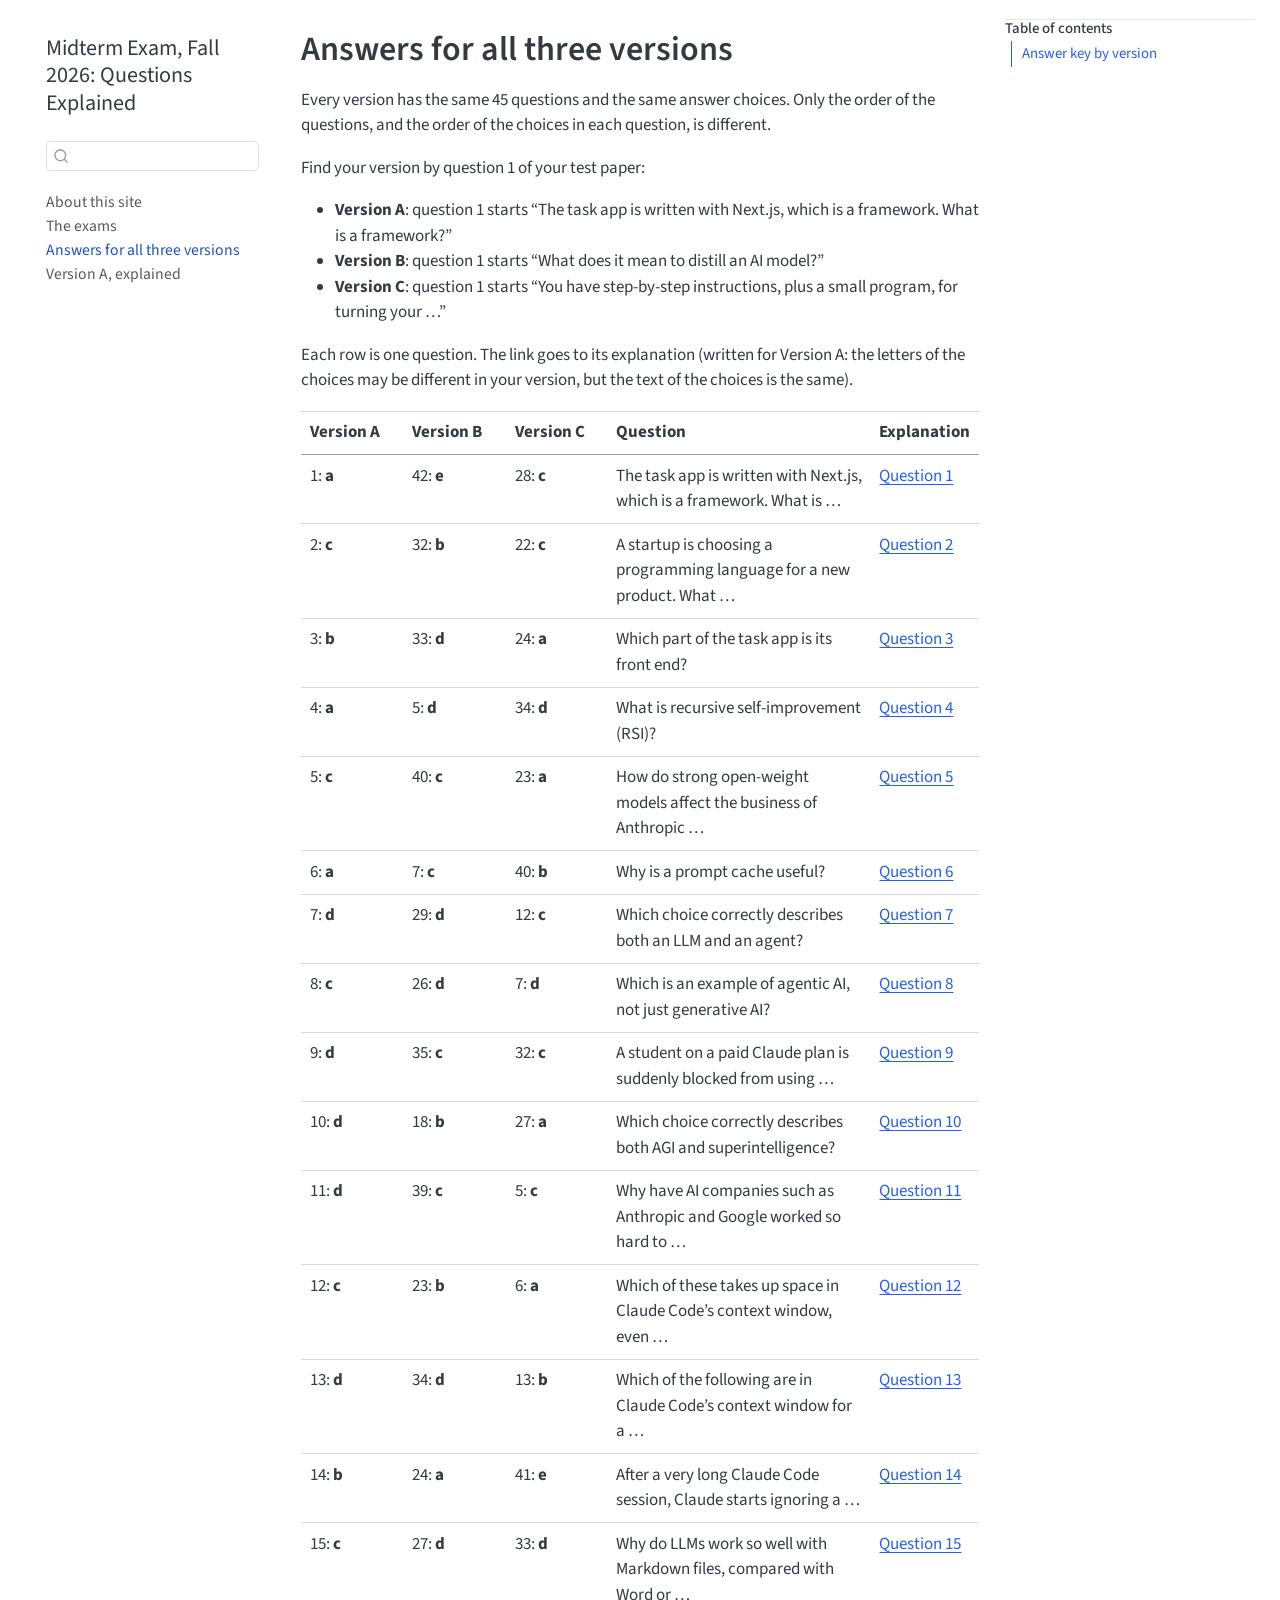
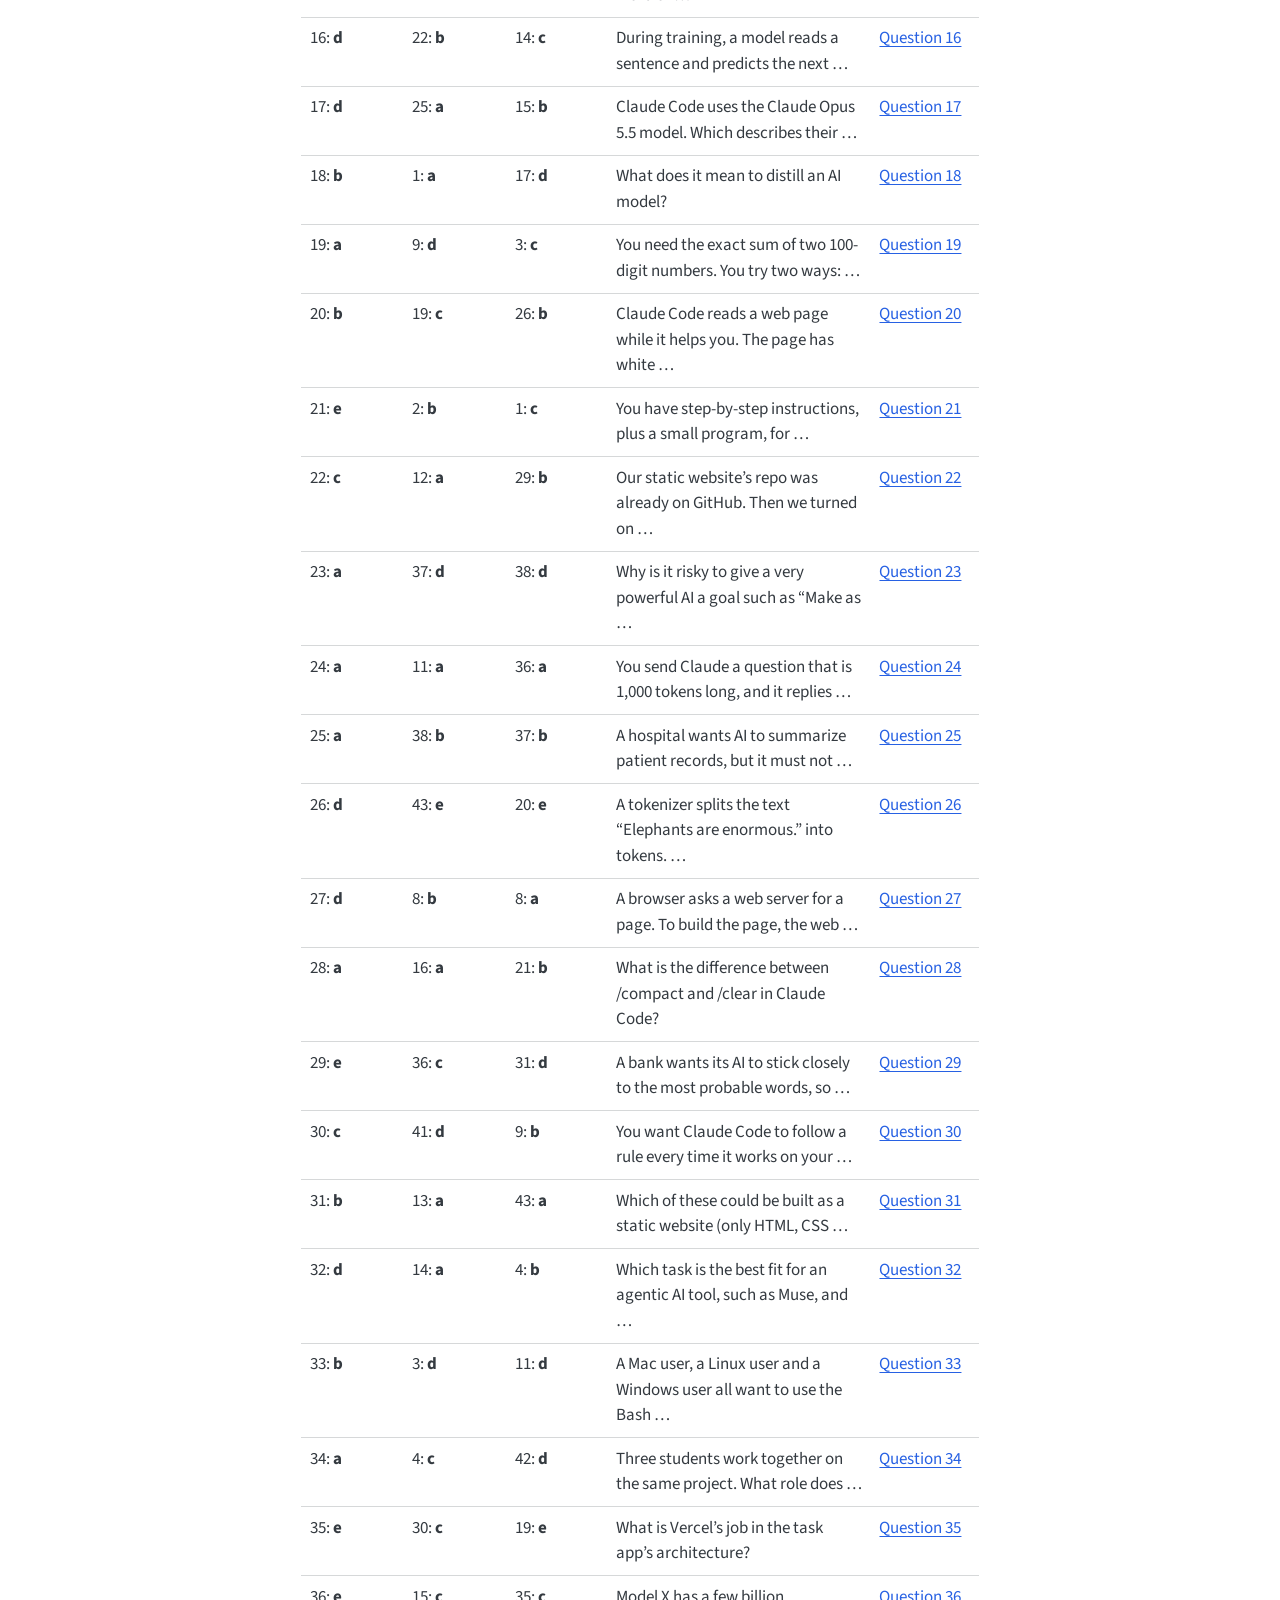
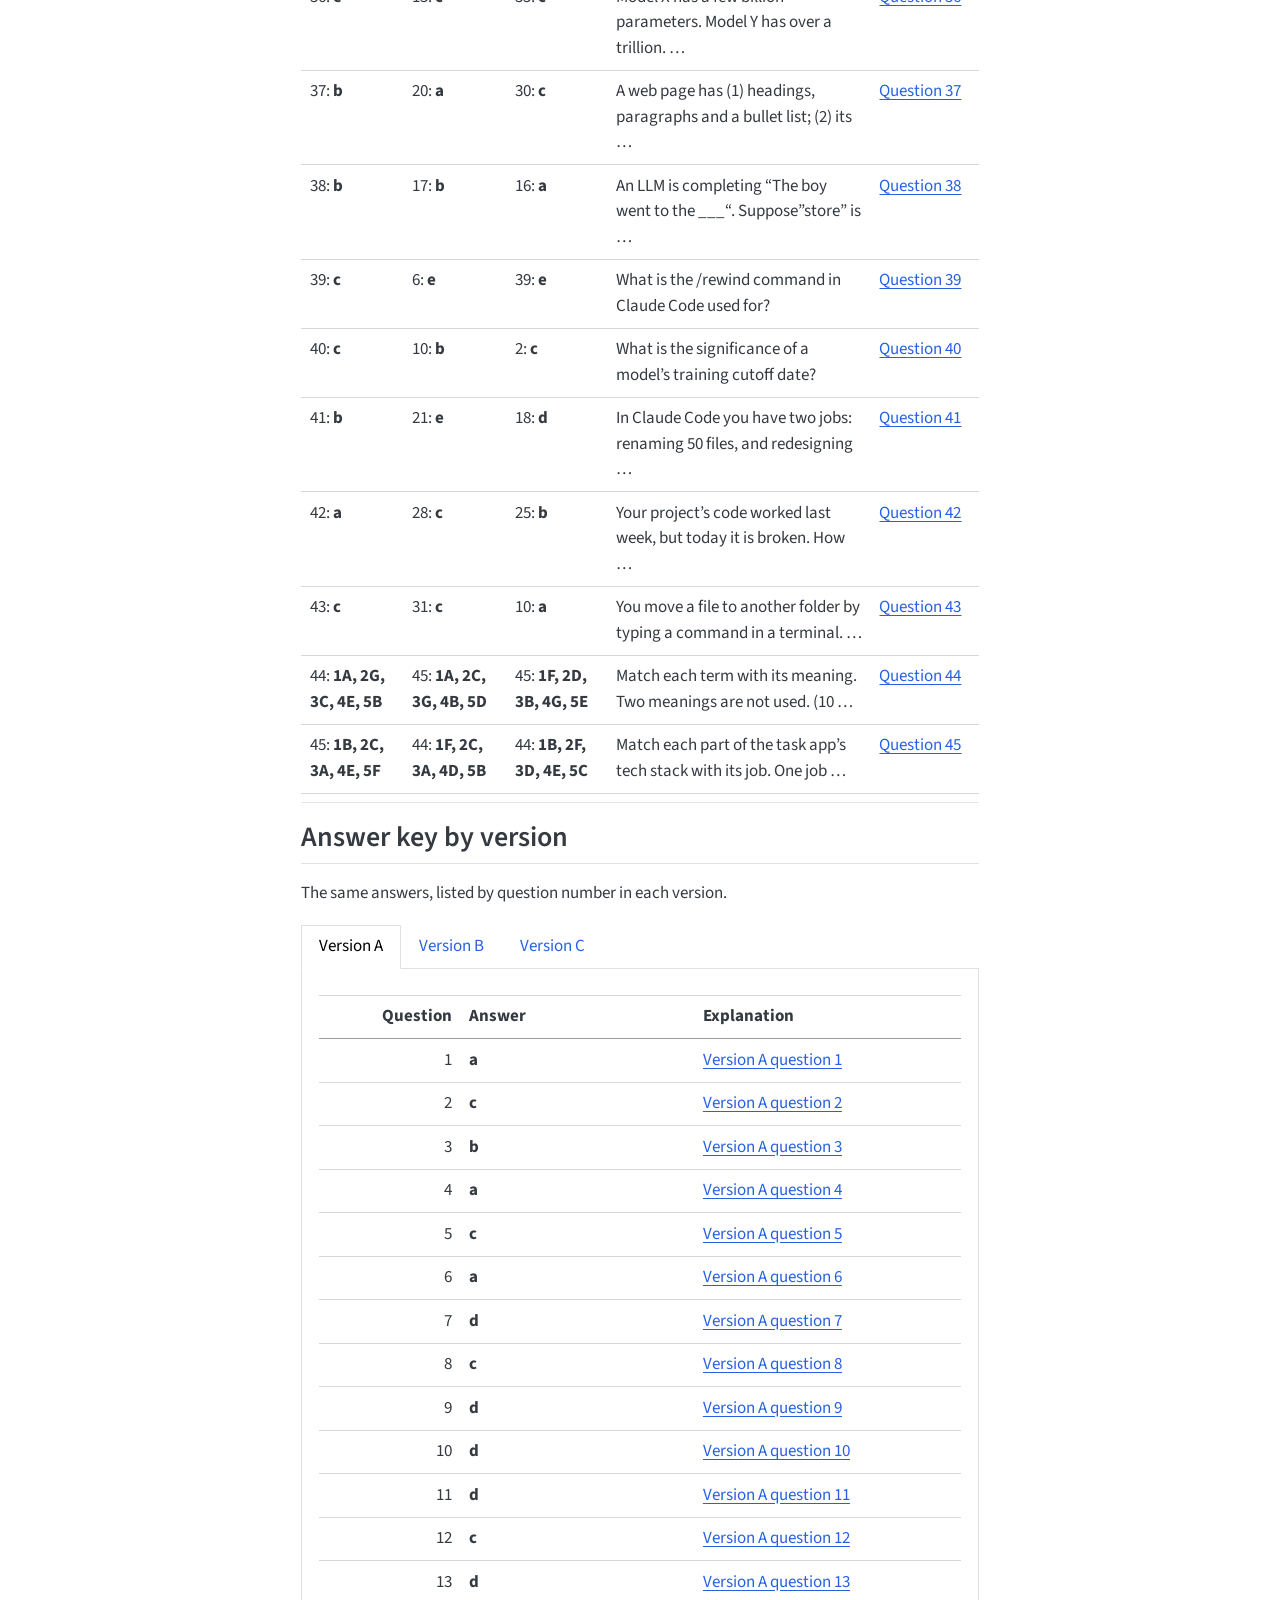
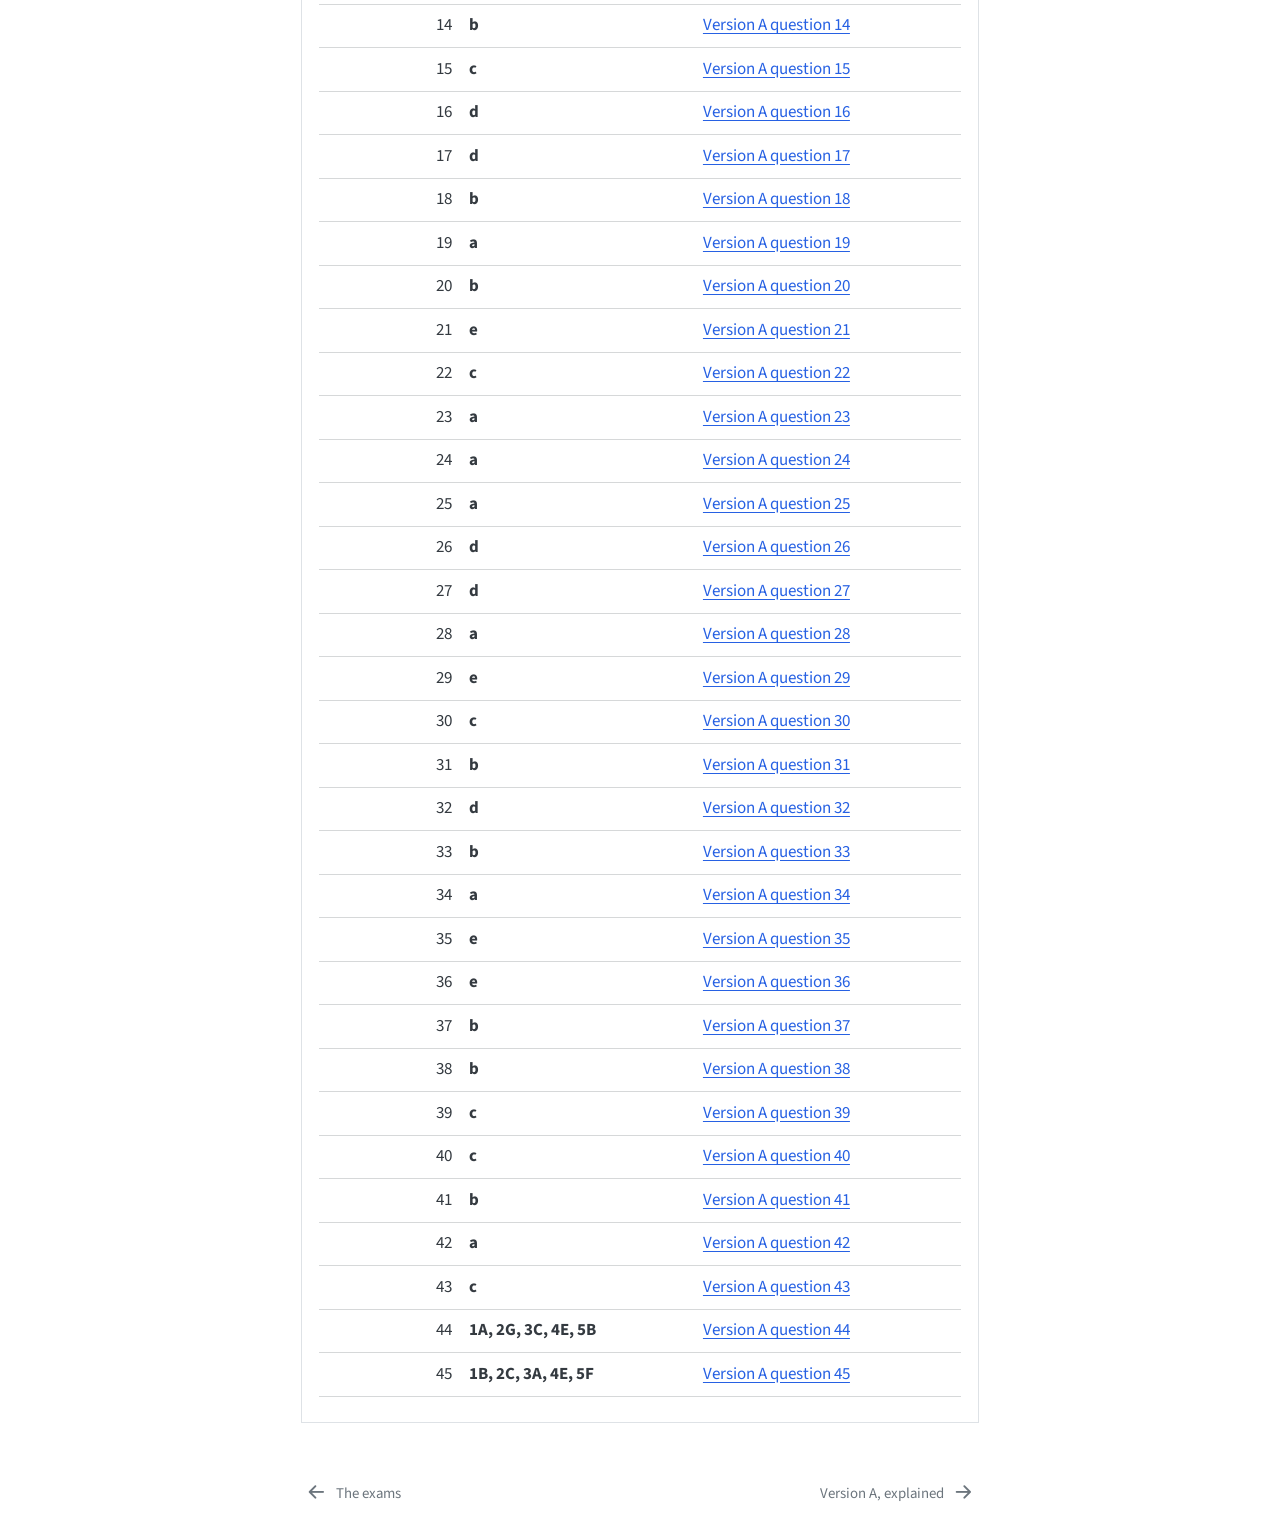
==== commit e2c7e26f: "Put all of "Version A, explained" on one page The 45 questions were on five pages (questions 1-9, 10" ====
--- a/docs/answers-all-versions.html
+++ b/docs/answers-all-versions.html
@@ -30,7 +30,7 @@
 <script src="site_libs/quarto-search/fuse.min.js"></script>
 <script src="site_libs/quarto-search/quarto-search.js"></script>
 <meta name="quarto:offset" content="./">
-<link href="./questions-01-09.html" rel="next">
+<link href="./version-a-explained.html" rel="next">
 <link href="./the-exams.html" rel="prev">
 <script src="site_libs/quarto-html/quarto.js" type="module"></script>
 <script src="site_libs/quarto-html/tabsets/tabsets.js" type="module"></script>
@@ -126,42 +126,12 @@
   <a href="./answers-all-versions.html" class="sidebar-item-text sidebar-link active"><span class="chapter-title">Answers for all three versions</span></a>
   </div>
 </li>
-        <li class="sidebar-item sidebar-item-section">
-      <div class="sidebar-item-container"> 
-            <a class="sidebar-item-text sidebar-link text-start" data-bs-toggle="collapse" data-bs-target="#quarto-sidebar-section-1" role="navigation" aria-expanded="true">
+        <li class="sidebar-item">
+  <div class="sidebar-item-container"> 
+  <a href="./version-a-explained.html" class="sidebar-item-text sidebar-link">
  <span class="menu-text">Version A, explained</span></a>
-          <a class="sidebar-item-toggle text-start" data-bs-toggle="collapse" data-bs-target="#quarto-sidebar-section-1" role="navigation" aria-expanded="true" aria-label="Toggle section">
-            <i class="bi bi-chevron-right ms-2"></i>
-          </a> 
-      </div>
-      <ul id="quarto-sidebar-section-1" class="collapse list-unstyled sidebar-section depth1 show">  
-          <li class="sidebar-item">
-  <div class="sidebar-item-container"> 
-  <a href="./questions-01-09.html" class="sidebar-item-text sidebar-link"><span class="chapter-title">Questions 1–9</span></a>
   </div>
 </li>
-          <li class="sidebar-item">
-  <div class="sidebar-item-container"> 
-  <a href="./questions-10-18.html" class="sidebar-item-text sidebar-link"><span class="chapter-title">Questions 10–18</span></a>
-  </div>
-</li>
-          <li class="sidebar-item">
-  <div class="sidebar-item-container"> 
-  <a href="./questions-19-27.html" class="sidebar-item-text sidebar-link"><span class="chapter-title">Questions 19–27</span></a>
-  </div>
-</li>
-          <li class="sidebar-item">
-  <div class="sidebar-item-container"> 
-  <a href="./questions-28-36.html" class="sidebar-item-text sidebar-link"><span class="chapter-title">Questions 28–36</span></a>
-  </div>
-</li>
-          <li class="sidebar-item">
-  <div class="sidebar-item-container"> 
-  <a href="./questions-37-45.html" class="sidebar-item-text sidebar-link"><span class="chapter-title">Questions 37–45</span></a>
-  </div>
-</li>
-      </ul>
-  </li>
     </ul>
     </div>
 </nav>
@@ -223,315 +193,315 @@
 <td style="text-align: left;">42: <strong>e</strong></td>
 <td style="text-align: left;">28: <strong>c</strong></td>
 <td>The task app is written with Next.js, which is a framework. What is …</td>
-<td><a href="./questions-01-09.html#q1">Question 1</a></td>
+<td><a href="./version-a-explained.html#q1">Question 1</a></td>
 </tr>
 <tr class="even">
 <td style="text-align: left;">2: <strong>c</strong></td>
 <td style="text-align: left;">32: <strong>b</strong></td>
 <td style="text-align: left;">22: <strong>c</strong></td>
 <td>A startup is choosing a programming language for a new product. What …</td>
-<td><a href="./questions-01-09.html#q2">Question 2</a></td>
+<td><a href="./version-a-explained.html#q2">Question 2</a></td>
 </tr>
 <tr class="odd">
 <td style="text-align: left;">3: <strong>b</strong></td>
 <td style="text-align: left;">33: <strong>d</strong></td>
 <td style="text-align: left;">24: <strong>a</strong></td>
 <td>Which part of the task app is its front end?</td>
-<td><a href="./questions-01-09.html#q3">Question 3</a></td>
+<td><a href="./version-a-explained.html#q3">Question 3</a></td>
 </tr>
 <tr class="even">
 <td style="text-align: left;">4: <strong>a</strong></td>
 <td style="text-align: left;">5: <strong>d</strong></td>
 <td style="text-align: left;">34: <strong>d</strong></td>
 <td>What is recursive self-improvement (RSI)?</td>
-<td><a href="./questions-01-09.html#q4">Question 4</a></td>
+<td><a href="./version-a-explained.html#q4">Question 4</a></td>
 </tr>
 <tr class="odd">
 <td style="text-align: left;">5: <strong>c</strong></td>
 <td style="text-align: left;">40: <strong>c</strong></td>
 <td style="text-align: left;">23: <strong>a</strong></td>
 <td>How do strong open-weight models affect the business of Anthropic …</td>
-<td><a href="./questions-01-09.html#q5">Question 5</a></td>
+<td><a href="./version-a-explained.html#q5">Question 5</a></td>
 </tr>
 <tr class="even">
 <td style="text-align: left;">6: <strong>a</strong></td>
 <td style="text-align: left;">7: <strong>c</strong></td>
 <td style="text-align: left;">40: <strong>b</strong></td>
 <td>Why is a prompt cache useful?</td>
-<td><a href="./questions-01-09.html#q6">Question 6</a></td>
+<td><a href="./version-a-explained.html#q6">Question 6</a></td>
 </tr>
 <tr class="odd">
 <td style="text-align: left;">7: <strong>d</strong></td>
 <td style="text-align: left;">29: <strong>d</strong></td>
 <td style="text-align: left;">12: <strong>c</strong></td>
 <td>Which choice correctly describes both an LLM and an agent?</td>
-<td><a href="./questions-01-09.html#q7">Question 7</a></td>
+<td><a href="./version-a-explained.html#q7">Question 7</a></td>
 </tr>
 <tr class="even">
 <td style="text-align: left;">8: <strong>c</strong></td>
 <td style="text-align: left;">26: <strong>d</strong></td>
 <td style="text-align: left;">7: <strong>d</strong></td>
 <td>Which is an example of agentic AI, not just generative AI?</td>
-<td><a href="./questions-01-09.html#q8">Question 8</a></td>
+<td><a href="./version-a-explained.html#q8">Question 8</a></td>
 </tr>
 <tr class="odd">
 <td style="text-align: left;">9: <strong>d</strong></td>
 <td style="text-align: left;">35: <strong>c</strong></td>
 <td style="text-align: left;">32: <strong>c</strong></td>
 <td>A student on a paid Claude plan is suddenly blocked from using …</td>
-<td><a href="./questions-01-09.html#q9">Question 9</a></td>
+<td><a href="./version-a-explained.html#q9">Question 9</a></td>
 </tr>
 <tr class="even">
 <td style="text-align: left;">10: <strong>d</strong></td>
 <td style="text-align: left;">18: <strong>b</strong></td>
 <td style="text-align: left;">27: <strong>a</strong></td>
 <td>Which choice correctly describes both AGI and superintelligence?</td>
-<td><a href="./questions-10-18.html#q10">Question 10</a></td>
+<td><a href="./version-a-explained.html#q10">Question 10</a></td>
 </tr>
 <tr class="odd">
 <td style="text-align: left;">11: <strong>d</strong></td>
 <td style="text-align: left;">39: <strong>c</strong></td>
 <td style="text-align: left;">5: <strong>c</strong></td>
 <td>Why have AI companies such as Anthropic and Google worked so hard to …</td>
-<td><a href="./questions-10-18.html#q11">Question 11</a></td>
+<td><a href="./version-a-explained.html#q11">Question 11</a></td>
 </tr>
 <tr class="even">
 <td style="text-align: left;">12: <strong>c</strong></td>
 <td style="text-align: left;">23: <strong>b</strong></td>
 <td style="text-align: left;">6: <strong>a</strong></td>
 <td>Which of these takes up space in Claude Code’s context window, even …</td>
-<td><a href="./questions-10-18.html#q12">Question 12</a></td>
+<td><a href="./version-a-explained.html#q12">Question 12</a></td>
 </tr>
 <tr class="odd">
 <td style="text-align: left;">13: <strong>d</strong></td>
 <td style="text-align: left;">34: <strong>d</strong></td>
 <td style="text-align: left;">13: <strong>b</strong></td>
 <td>Which of the following are in Claude Code’s context window for a …</td>
-<td><a href="./questions-10-18.html#q13">Question 13</a></td>
+<td><a href="./version-a-explained.html#q13">Question 13</a></td>
 </tr>
 <tr class="even">
 <td style="text-align: left;">14: <strong>b</strong></td>
 <td style="text-align: left;">24: <strong>a</strong></td>
 <td style="text-align: left;">41: <strong>e</strong></td>
 <td>After a very long Claude Code session, Claude starts ignoring a …</td>
-<td><a href="./questions-10-18.html#q14">Question 14</a></td>
+<td><a href="./version-a-explained.html#q14">Question 14</a></td>
 </tr>
 <tr class="odd">
 <td style="text-align: left;">15: <strong>c</strong></td>
 <td style="text-align: left;">27: <strong>d</strong></td>
 <td style="text-align: left;">33: <strong>d</strong></td>
 <td>Why do LLMs work so well with Markdown files, compared with Word or …</td>
-<td><a href="./questions-10-18.html#q15">Question 15</a></td>
+<td><a href="./version-a-explained.html#q15">Question 15</a></td>
 </tr>
 <tr class="even">
 <td style="text-align: left;">16: <strong>d</strong></td>
 <td style="text-align: left;">22: <strong>b</strong></td>
 <td style="text-align: left;">14: <strong>c</strong></td>
 <td>During training, a model reads a sentence and predicts the next …</td>
-<td><a href="./questions-10-18.html#q16">Question 16</a></td>
+<td><a href="./version-a-explained.html#q16">Question 16</a></td>
 </tr>
 <tr class="odd">
 <td style="text-align: left;">17: <strong>d</strong></td>
 <td style="text-align: left;">25: <strong>a</strong></td>
 <td style="text-align: left;">15: <strong>b</strong></td>
 <td>Claude Code uses the Claude Opus 5.5 model. Which describes their …</td>
-<td><a href="./questions-10-18.html#q17">Question 17</a></td>
+<td><a href="./version-a-explained.html#q17">Question 17</a></td>
 </tr>
 <tr class="even">
 <td style="text-align: left;">18: <strong>b</strong></td>
 <td style="text-align: left;">1: <strong>a</strong></td>
 <td style="text-align: left;">17: <strong>d</strong></td>
 <td>What does it mean to distill an AI model?</td>
-<td><a href="./questions-10-18.html#q18">Question 18</a></td>
+<td><a href="./version-a-explained.html#q18">Question 18</a></td>
 </tr>
 <tr class="odd">
 <td style="text-align: left;">19: <strong>a</strong></td>
 <td style="text-align: left;">9: <strong>d</strong></td>
 <td style="text-align: left;">3: <strong>c</strong></td>
 <td>You need the exact sum of two 100-digit numbers. You try two ways: …</td>
-<td><a href="./questions-19-27.html#q19">Question 19</a></td>
+<td><a href="./version-a-explained.html#q19">Question 19</a></td>
 </tr>
 <tr class="even">
 <td style="text-align: left;">20: <strong>b</strong></td>
 <td style="text-align: left;">19: <strong>c</strong></td>
 <td style="text-align: left;">26: <strong>b</strong></td>
 <td>Claude Code reads a web page while it helps you. The page has white …</td>
-<td><a href="./questions-19-27.html#q20">Question 20</a></td>
+<td><a href="./version-a-explained.html#q20">Question 20</a></td>
 </tr>
 <tr class="odd">
 <td style="text-align: left;">21: <strong>e</strong></td>
 <td style="text-align: left;">2: <strong>b</strong></td>
 <td style="text-align: left;">1: <strong>c</strong></td>
 <td>You have step-by-step instructions, plus a small program, for …</td>
-<td><a href="./questions-19-27.html#q21">Question 21</a></td>
+<td><a href="./version-a-explained.html#q21">Question 21</a></td>
 </tr>
 <tr class="even">
 <td style="text-align: left;">22: <strong>c</strong></td>
 <td style="text-align: left;">12: <strong>a</strong></td>
 <td style="text-align: left;">29: <strong>b</strong></td>
 <td>Our static website’s repo was already on GitHub. Then we turned on …</td>
-<td><a href="./questions-19-27.html#q22">Question 22</a></td>
+<td><a href="./version-a-explained.html#q22">Question 22</a></td>
 </tr>
 <tr class="odd">
 <td style="text-align: left;">23: <strong>a</strong></td>
 <td style="text-align: left;">37: <strong>d</strong></td>
 <td style="text-align: left;">38: <strong>d</strong></td>
 <td>Why is it risky to give a very powerful AI a goal such as “Make as …</td>
-<td><a href="./questions-19-27.html#q23">Question 23</a></td>
+<td><a href="./version-a-explained.html#q23">Question 23</a></td>
 </tr>
 <tr class="even">
 <td style="text-align: left;">24: <strong>a</strong></td>
 <td style="text-align: left;">11: <strong>a</strong></td>
 <td style="text-align: left;">36: <strong>a</strong></td>
 <td>You send Claude a question that is 1,000 tokens long, and it replies …</td>
-<td><a href="./questions-19-27.html#q24">Question 24</a></td>
+<td><a href="./version-a-explained.html#q24">Question 24</a></td>
 </tr>
 <tr class="odd">
 <td style="text-align: left;">25: <strong>a</strong></td>
 <td style="text-align: left;">38: <strong>b</strong></td>
 <td style="text-align: left;">37: <strong>b</strong></td>
 <td>A hospital wants AI to summarize patient records, but it must not …</td>
-<td><a href="./questions-19-27.html#q25">Question 25</a></td>
+<td><a href="./version-a-explained.html#q25">Question 25</a></td>
 </tr>
 <tr class="even">
 <td style="text-align: left;">26: <strong>d</strong></td>
 <td style="text-align: left;">43: <strong>e</strong></td>
 <td style="text-align: left;">20: <strong>e</strong></td>
 <td>A tokenizer splits the text “Elephants are enormous.” into tokens. …</td>
-<td><a href="./questions-19-27.html#q26">Question 26</a></td>
+<td><a href="./version-a-explained.html#q26">Question 26</a></td>
 </tr>
 <tr class="odd">
 <td style="text-align: left;">27: <strong>d</strong></td>
 <td style="text-align: left;">8: <strong>b</strong></td>
 <td style="text-align: left;">8: <strong>a</strong></td>
 <td>A browser asks a web server for a page. To build the page, the web …</td>
-<td><a href="./questions-19-27.html#q27">Question 27</a></td>
+<td><a href="./version-a-explained.html#q27">Question 27</a></td>
 </tr>
 <tr class="even">
 <td style="text-align: left;">28: <strong>a</strong></td>
 <td style="text-align: left;">16: <strong>a</strong></td>
 <td style="text-align: left;">21: <strong>b</strong></td>
 <td>What is the difference between /compact and /clear in Claude Code?</td>
-<td><a href="./questions-28-36.html#q28">Question 28</a></td>
+<td><a href="./version-a-explained.html#q28">Question 28</a></td>
 </tr>
 <tr class="odd">
 <td style="text-align: left;">29: <strong>e</strong></td>
 <td style="text-align: left;">36: <strong>c</strong></td>
 <td style="text-align: left;">31: <strong>d</strong></td>
 <td>A bank wants its AI to stick closely to the most probable words, so …</td>
-<td><a href="./questions-28-36.html#q29">Question 29</a></td>
+<td><a href="./version-a-explained.html#q29">Question 29</a></td>
 </tr>
 <tr class="even">
 <td style="text-align: left;">30: <strong>c</strong></td>
 <td style="text-align: left;">41: <strong>d</strong></td>
 <td style="text-align: left;">9: <strong>b</strong></td>
 <td>You want Claude Code to follow a rule every time it works on your …</td>
-<td><a href="./questions-28-36.html#q30">Question 30</a></td>
+<td><a href="./version-a-explained.html#q30">Question 30</a></td>
 </tr>
 <tr class="odd">
 <td style="text-align: left;">31: <strong>b</strong></td>
 <td style="text-align: left;">13: <strong>a</strong></td>
 <td style="text-align: left;">43: <strong>a</strong></td>
 <td>Which of these could be built as a static website (only HTML, CSS …</td>
-<td><a href="./questions-28-36.html#q31">Question 31</a></td>
+<td><a href="./version-a-explained.html#q31">Question 31</a></td>
 </tr>
 <tr class="even">
 <td style="text-align: left;">32: <strong>d</strong></td>
 <td style="text-align: left;">14: <strong>a</strong></td>
 <td style="text-align: left;">4: <strong>b</strong></td>
 <td>Which task is the best fit for an agentic AI tool, such as Muse, and …</td>
-<td><a href="./questions-28-36.html#q32">Question 32</a></td>
+<td><a href="./version-a-explained.html#q32">Question 32</a></td>
 </tr>
 <tr class="odd">
 <td style="text-align: left;">33: <strong>b</strong></td>
 <td style="text-align: left;">3: <strong>d</strong></td>
 <td style="text-align: left;">11: <strong>d</strong></td>
 <td>A Mac user, a Linux user and a Windows user all want to use the Bash …</td>
-<td><a href="./questions-28-36.html#q33">Question 33</a></td>
+<td><a href="./version-a-explained.html#q33">Question 33</a></td>
 </tr>
 <tr class="even">
 <td style="text-align: left;">34: <strong>a</strong></td>
 <td style="text-align: left;">4: <strong>c</strong></td>
 <td style="text-align: left;">42: <strong>d</strong></td>
 <td>Three students work together on the same project. What role does …</td>
-<td><a href="./questions-28-36.html#q34">Question 34</a></td>
+<td><a href="./version-a-explained.html#q34">Question 34</a></td>
 </tr>
 <tr class="odd">
 <td style="text-align: left;">35: <strong>e</strong></td>
 <td style="text-align: left;">30: <strong>c</strong></td>
 <td style="text-align: left;">19: <strong>e</strong></td>
 <td>What is Vercel’s job in the task app’s architecture?</td>
-<td><a href="./questions-28-36.html#q35">Question 35</a></td>
+<td><a href="./version-a-explained.html#q35">Question 35</a></td>
 </tr>
 <tr class="even">
 <td style="text-align: left;">36: <strong>e</strong></td>
 <td style="text-align: left;">15: <strong>c</strong></td>
 <td style="text-align: left;">35: <strong>c</strong></td>
 <td>Model X has a few billion parameters. Model Y has over a trillion. …</td>
-<td><a href="./questions-28-36.html#q36">Question 36</a></td>
+<td><a href="./version-a-explained.html#q36">Question 36</a></td>
 </tr>
 <tr class="odd">
 <td style="text-align: left;">37: <strong>b</strong></td>
 <td style="text-align: left;">20: <strong>a</strong></td>
 <td style="text-align: left;">30: <strong>c</strong></td>
 <td>A web page has (1) headings, paragraphs and a bullet list; (2) its …</td>
-<td><a href="./questions-37-45.html#q37">Question 37</a></td>
+<td><a href="./version-a-explained.html#q37">Question 37</a></td>
 </tr>
 <tr class="even">
 <td style="text-align: left;">38: <strong>b</strong></td>
 <td style="text-align: left;">17: <strong>b</strong></td>
 <td style="text-align: left;">16: <strong>a</strong></td>
 <td>An LLM is completing “The boy went to the ___“. Suppose”store” is …</td>
-<td><a href="./questions-37-45.html#q38">Question 38</a></td>
+<td><a href="./version-a-explained.html#q38">Question 38</a></td>
 </tr>
 <tr class="odd">
 <td style="text-align: left;">39: <strong>c</strong></td>
 <td style="text-align: left;">6: <strong>e</strong></td>
 <td style="text-align: left;">39: <strong>e</strong></td>
 <td>What is the /rewind command in Claude Code used for?</td>
-<td><a href="./questions-37-45.html#q39">Question 39</a></td>
+<td><a href="./version-a-explained.html#q39">Question 39</a></td>
 </tr>
 <tr class="even">
 <td style="text-align: left;">40: <strong>c</strong></td>
 <td style="text-align: left;">10: <strong>b</strong></td>
 <td style="text-align: left;">2: <strong>c</strong></td>
 <td>What is the significance of a model’s training cutoff date?</td>
-<td><a href="./questions-37-45.html#q40">Question 40</a></td>
+<td><a href="./version-a-explained.html#q40">Question 40</a></td>
 </tr>
 <tr class="odd">
 <td style="text-align: left;">41: <strong>b</strong></td>
 <td style="text-align: left;">21: <strong>e</strong></td>
 <td style="text-align: left;">18: <strong>d</strong></td>
 <td>In Claude Code you have two jobs: renaming 50 files, and redesigning …</td>
-<td><a href="./questions-37-45.html#q41">Question 41</a></td>
+<td><a href="./version-a-explained.html#q41">Question 41</a></td>
 </tr>
 <tr class="even">
 <td style="text-align: left;">42: <strong>a</strong></td>
 <td style="text-align: left;">28: <strong>c</strong></td>
 <td style="text-align: left;">25: <strong>b</strong></td>
 <td>Your project’s code worked last week, but today it is broken. How …</td>
-<td><a href="./questions-37-45.html#q42">Question 42</a></td>
+<td><a href="./version-a-explained.html#q42">Question 42</a></td>
 </tr>
 <tr class="odd">
 <td style="text-align: left;">43: <strong>c</strong></td>
 <td style="text-align: left;">31: <strong>c</strong></td>
 <td style="text-align: left;">10: <strong>a</strong></td>
 <td>You move a file to another folder by typing a command in a terminal. …</td>
-<td><a href="./questions-37-45.html#q43">Question 43</a></td>
+<td><a href="./version-a-explained.html#q43">Question 43</a></td>
 </tr>
 <tr class="even">
 <td style="text-align: left;">44: <strong>1A, 2G, 3C, 4E, 5B</strong></td>
 <td style="text-align: left;">45: <strong>1A, 2C, 3G, 4B, 5D</strong></td>
 <td style="text-align: left;">45: <strong>1F, 2D, 3B, 4G, 5E</strong></td>
 <td>Match each term with its meaning. Two meanings are not used. (10 …</td>
-<td><a href="./questions-37-45.html#q44">Question 44</a></td>
+<td><a href="./version-a-explained.html#q44">Question 44</a></td>
 </tr>
 <tr class="odd">
 <td style="text-align: left;">45: <strong>1B, 2C, 3A, 4E, 5F</strong></td>
 <td style="text-align: left;">44: <strong>1F, 2C, 3A, 4D, 5B</strong></td>
 <td style="text-align: left;">44: <strong>1B, 2F, 3D, 4E, 5C</strong></td>
 <td>Match each part of the task app’s tech stack with its job. One job …</td>
-<td><a href="./questions-37-45.html#q45">Question 45</a></td>
+<td><a href="./version-a-explained.html#q45">Question 45</a></td>
 </tr>
 </tbody>
 </table>
@@ -539,7 +509,7 @@
 <h2 class="anchored" data-anchor-id="answer-key-by-version">Answer key by version</h2>
 <p>The same answers, listed by question number in each version.</p>
 <div class="tabset-margin-container"></div><div class="panel-tabset">
-<ul class="nav nav-tabs" role="tablist"><li class="nav-item" role="presentation"><a class="nav-link active" id="tabset-1-1-tab" data-bs-toggle="tab" data-bs-target="#tabset-1-1" role="tab" aria-controls="tabset-1-1" aria-selected="true" aria-current="page">Version A</a></li><li class="nav-item" role="presentation"><a class="nav-link" id="tabset-1-2-tab" data-bs-toggle="tab" data-bs-target="#tabset-1-2" role="tab" aria-controls="tabset-1-2" aria-selected="false">Version B</a></li><li class="nav-item" role="presentation"><a class="nav-link" id="tabset-1-3-tab" data-bs-toggle="tab" data-bs-target="#tabset-1-3" role="tab" aria-controls="tabset-1-3" aria-selected="false">Version C</a></li></ul>
+<ul class="nav nav-tabs" role="tablist"><li class="nav-item" role="presentation"><a class="nav-link active" id="tabset-1-1-tab" data-bs-toggle="tab" data-bs-target="#tabset-1-1" role="tab" aria-controls="tabset-1-1" aria-selected="true">Version A</a></li><li class="nav-item" role="presentation"><a class="nav-link" id="tabset-1-2-tab" data-bs-toggle="tab" data-bs-target="#tabset-1-2" role="tab" aria-controls="tabset-1-2" aria-selected="false">Version B</a></li><li class="nav-item" role="presentation"><a class="nav-link" id="tabset-1-3-tab" data-bs-toggle="tab" data-bs-target="#tabset-1-3" role="tab" aria-controls="tabset-1-3" aria-selected="false">Version C</a></li></ul>
 <div class="tab-content">
 <div id="tabset-1-1" class="tab-pane active" role="tabpanel" aria-labelledby="tabset-1-1-tab">
 <table class="caption-top table">
@@ -554,227 +524,227 @@
 <tr class="odd">
 <td style="text-align: right;">1</td>
 <td style="text-align: left;"><strong>a</strong></td>
-<td><a href="./questions-01-09.html#q1">Version A question 1</a></td>
+<td><a href="./version-a-explained.html#q1">Version A question 1</a></td>
 </tr>
 <tr class="even">
 <td style="text-align: right;">2</td>
 <td style="text-align: left;"><strong>c</strong></td>
-<td><a href="./questions-01-09.html#q2">Version A question 2</a></td>
+<td><a href="./version-a-explained.html#q2">Version A question 2</a></td>
 </tr>
 <tr class="odd">
 <td style="text-align: right;">3</td>
 <td style="text-align: left;"><strong>b</strong></td>
-<td><a href="./questions-01-09.html#q3">Version A question 3</a></td>
+<td><a href="./version-a-explained.html#q3">Version A question 3</a></td>
 </tr>
 <tr class="even">
 <td style="text-align: right;">4</td>
 <td style="text-align: left;"><strong>a</strong></td>
-<td><a href="./questions-01-09.html#q4">Version A question 4</a></td>
+<td><a href="./version-a-explained.html#q4">Version A question 4</a></td>
 </tr>
 <tr class="odd">
 <td style="text-align: right;">5</td>
 <td style="text-align: left;"><strong>c</strong></td>
-<td><a href="./questions-01-09.html#q5">Version A question 5</a></td>
+<td><a href="./version-a-explained.html#q5">Version A question 5</a></td>
 </tr>
 <tr class="even">
 <td style="text-align: right;">6</td>
 <td style="text-align: left;"><strong>a</strong></td>
-<td><a href="./questions-01-09.html#q6">Version A question 6</a></td>
+<td><a href="./version-a-explained.html#q6">Version A question 6</a></td>
 </tr>
 <tr class="odd">
 <td style="text-align: right;">7</td>
 <td style="text-align: left;"><strong>d</strong></td>
-<td><a href="./questions-01-09.html#q7">Version A question 7</a></td>
+<td><a href="./version-a-explained.html#q7">Version A question 7</a></td>
 </tr>
 <tr class="even">
 <td style="text-align: right;">8</td>
 <td style="text-align: left;"><strong>c</strong></td>
-<td><a href="./questions-01-09.html#q8">Version A question 8</a></td>
+<td><a href="./version-a-explained.html#q8">Version A question 8</a></td>
 </tr>
 <tr class="odd">
 <td style="text-align: right;">9</td>
 <td style="text-align: left;"><strong>d</strong></td>
-<td><a href="./questions-01-09.html#q9">Version A question 9</a></td>
+<td><a href="./version-a-explained.html#q9">Version A question 9</a></td>
 </tr>
 <tr class="even">
 <td style="text-align: right;">10</td>
 <td style="text-align: left;"><strong>d</strong></td>
-<td><a href="./questions-10-18.html#q10">Version A question 10</a></td>
+<td><a href="./version-a-explained.html#q10">Version A question 10</a></td>
 </tr>
 <tr class="odd">
 <td style="text-align: right;">11</td>
 <td style="text-align: left;"><strong>d</strong></td>
-<td><a href="./questions-10-18.html#q11">Version A question 11</a></td>
+<td><a href="./version-a-explained.html#q11">Version A question 11</a></td>
 </tr>
 <tr class="even">
 <td style="text-align: right;">12</td>
 <td style="text-align: left;"><strong>c</strong></td>
-<td><a href="./questions-10-18.html#q12">Version A question 12</a></td>
+<td><a href="./version-a-explained.html#q12">Version A question 12</a></td>
 </tr>
 <tr class="odd">
 <td style="text-align: right;">13</td>
 <td style="text-align: left;"><strong>d</strong></td>
-<td><a href="./questions-10-18.html#q13">Version A question 13</a></td>
+<td><a href="./version-a-explained.html#q13">Version A question 13</a></td>
 </tr>
 <tr class="even">
 <td style="text-align: right;">14</td>
 <td style="text-align: left;"><strong>b</strong></td>
-<td><a href="./questions-10-18.html#q14">Version A question 14</a></td>
+<td><a href="./version-a-explained.html#q14">Version A question 14</a></td>
 </tr>
 <tr class="odd">
 <td style="text-align: right;">15</td>
 <td style="text-align: left;"><strong>c</strong></td>
-<td><a href="./questions-10-18.html#q15">Version A question 15</a></td>
+<td><a href="./version-a-explained.html#q15">Version A question 15</a></td>
 </tr>
 <tr class="even">
 <td style="text-align: right;">16</td>
 <td style="text-align: left;"><strong>d</strong></td>
-<td><a href="./questions-10-18.html#q16">Version A question 16</a></td>
+<td><a href="./version-a-explained.html#q16">Version A question 16</a></td>
 </tr>
 <tr class="odd">
 <td style="text-align: right;">17</td>
 <td style="text-align: left;"><strong>d</strong></td>
-<td><a href="./questions-10-18.html#q17">Version A question 17</a></td>
+<td><a href="./version-a-explained.html#q17">Version A question 17</a></td>
 </tr>
 <tr class="even">
 <td style="text-align: right;">18</td>
 <td style="text-align: left;"><strong>b</strong></td>
-<td><a href="./questions-10-18.html#q18">Version A question 18</a></td>
+<td><a href="./version-a-explained.html#q18">Version A question 18</a></td>
 </tr>
 <tr class="odd">
 <td style="text-align: right;">19</td>
 <td style="text-align: left;"><strong>a</strong></td>
-<td><a href="./questions-19-27.html#q19">Version A question 19</a></td>
+<td><a href="./version-a-explained.html#q19">Version A question 19</a></td>
 </tr>
 <tr class="even">
 <td style="text-align: right;">20</td>
 <td style="text-align: left;"><strong>b</strong></td>
-<td><a href="./questions-19-27.html#q20">Version A question 20</a></td>
+<td><a href="./version-a-explained.html#q20">Version A question 20</a></td>
 </tr>
 <tr class="odd">
 <td style="text-align: right;">21</td>
 <td style="text-align: left;"><strong>e</strong></td>
-<td><a href="./questions-19-27.html#q21">Version A question 21</a></td>
+<td><a href="./version-a-explained.html#q21">Version A question 21</a></td>
 </tr>
 <tr class="even">
 <td style="text-align: right;">22</td>
 <td style="text-align: left;"><strong>c</strong></td>
-<td><a href="./questions-19-27.html#q22">Version A question 22</a></td>
+<td><a href="./version-a-explained.html#q22">Version A question 22</a></td>
 </tr>
 <tr class="odd">
 <td style="text-align: right;">23</td>
 <td style="text-align: left;"><strong>a</strong></td>
-<td><a href="./questions-19-27.html#q23">Version A question 23</a></td>
+<td><a href="./version-a-explained.html#q23">Version A question 23</a></td>
 </tr>
 <tr class="even">
 <td style="text-align: right;">24</td>
 <td style="text-align: left;"><strong>a</strong></td>
-<td><a href="./questions-19-27.html#q24">Version A question 24</a></td>
+<td><a href="./version-a-explained.html#q24">Version A question 24</a></td>
 </tr>
 <tr class="odd">
 <td style="text-align: right;">25</td>
 <td style="text-align: left;"><strong>a</strong></td>
-<td><a href="./questions-19-27.html#q25">Version A question 25</a></td>
+<td><a href="./version-a-explained.html#q25">Version A question 25</a></td>
 </tr>
 <tr class="even">
 <td style="text-align: right;">26</td>
 <td style="text-align: left;"><strong>d</strong></td>
-<td><a href="./questions-19-27.html#q26">Version A question 26</a></td>
+<td><a href="./version-a-explained.html#q26">Version A question 26</a></td>
 </tr>
 <tr class="odd">
 <td style="text-align: right;">27</td>
 <td style="text-align: left;"><strong>d</strong></td>
-<td><a href="./questions-19-27.html#q27">Version A question 27</a></td>
+<td><a href="./version-a-explained.html#q27">Version A question 27</a></td>
 </tr>
 <tr class="even">
 <td style="text-align: right;">28</td>
 <td style="text-align: left;"><strong>a</strong></td>
-<td><a href="./questions-28-36.html#q28">Version A question 28</a></td>
+<td><a href="./version-a-explained.html#q28">Version A question 28</a></td>
 </tr>
 <tr class="odd">
 <td style="text-align: right;">29</td>
 <td style="text-align: left;"><strong>e</strong></td>
-<td><a href="./questions-28-36.html#q29">Version A question 29</a></td>
+<td><a href="./version-a-explained.html#q29">Version A question 29</a></td>
 </tr>
 <tr class="even">
 <td style="text-align: right;">30</td>
 <td style="text-align: left;"><strong>c</strong></td>
-<td><a href="./questions-28-36.html#q30">Version A question 30</a></td>
+<td><a href="./version-a-explained.html#q30">Version A question 30</a></td>
 </tr>
 <tr class="odd">
 <td style="text-align: right;">31</td>
 <td style="text-align: left;"><strong>b</strong></td>
-<td><a href="./questions-28-36.html#q31">Version A question 31</a></td>
+<td><a href="./version-a-explained.html#q31">Version A question 31</a></td>
 </tr>
 <tr class="even">
 <td style="text-align: right;">32</td>
 <td style="text-align: left;"><strong>d</strong></td>
-<td><a href="./questions-28-36.html#q32">Version A question 32</a></td>
+<td><a href="./version-a-explained.html#q32">Version A question 32</a></td>
 </tr>
 <tr class="odd">
 <td style="text-align: right;">33</td>
 <td style="text-align: left;"><strong>b</strong></td>
-<td><a href="./questions-28-36.html#q33">Version A question 33</a></td>
+<td><a href="./version-a-explained.html#q33">Version A question 33</a></td>
 </tr>
 <tr class="even">
 <td style="text-align: right;">34</td>
 <td style="text-align: left;"><strong>a</strong></td>
-<td><a href="./questions-28-36.html#q34">Version A question 34</a></td>
+<td><a href="./version-a-explained.html#q34">Version A question 34</a></td>
 </tr>
 <tr class="odd">
 <td style="text-align: right;">35</td>
 <td style="text-align: left;"><strong>e</strong></td>
-<td><a href="./questions-28-36.html#q35">Version A question 35</a></td>
+<td><a href="./version-a-explained.html#q35">Version A question 35</a></td>
 </tr>
 <tr class="even">
 <td style="text-align: right;">36</td>
 <td style="text-align: left;"><strong>e</strong></td>
-<td><a href="./questions-28-36.html#q36">Version A question 36</a></td>
+<td><a href="./version-a-explained.html#q36">Version A question 36</a></td>
 </tr>
 <tr class="odd">
 <td style="text-align: right;">37</td>
 <td style="text-align: left;"><strong>b</strong></td>
-<td><a href="./questions-37-45.html#q37">Version A question 37</a></td>
+<td><a href="./version-a-explained.html#q37">Version A question 37</a></td>
 </tr>
 <tr class="even">
 <td style="text-align: right;">38</td>
 <td style="text-align: left;"><strong>b</strong></td>
-<td><a href="./questions-37-45.html#q38">Version A question 38</a></td>
+<td><a href="./version-a-explained.html#q38">Version A question 38</a></td>
 </tr>
 <tr class="odd">
 <td style="text-align: right;">39</td>
 <td style="text-align: left;"><strong>c</strong></td>
-<td><a href="./questions-37-45.html#q39">Version A question 39</a></td>
+<td><a href="./version-a-explained.html#q39">Version A question 39</a></td>
 </tr>
 <tr class="even">
 <td style="text-align: right;">40</td>
 <td style="text-align: left;"><strong>c</strong></td>
-<td><a href="./questions-37-45.html#q40">Version A question 40</a></td>
+<td><a href="./version-a-explained.html#q40">Version A question 40</a></td>
 </tr>
 <tr class="odd">
 <td style="text-align: right;">41</td>
 <td style="text-align: left;"><strong>b</strong></td>
-<td><a href="./questions-37-45.html#q41">Version A question 41</a></td>
+<td><a href="./version-a-explained.html#q41">Version A question 41</a></td>
 </tr>
 <tr class="even">
 <td style="text-align: right;">42</td>
 <td style="text-align: left;"><strong>a</strong></td>
-<td><a href="./questions-37-45.html#q42">Version A question 42</a></td>
+<td><a href="./version-a-explained.html#q42">Version A question 42</a></td>
 </tr>
 <tr class="odd">
 <td style="text-align: right;">43</td>
 <td style="text-align: left;"><strong>c</strong></td>
-<td><a href="./questions-37-45.html#q43">Version A question 43</a></td>
+<td><a href="./version-a-explained.html#q43">Version A question 43</a></td>
 </tr>
 <tr class="even">
 <td style="text-align: right;">44</td>
 <td style="text-align: left;"><strong>1A, 2G, 3C, 4E, 5B</strong></td>
-<td><a href="./questions-37-45.html#q44">Version A question 44</a></td>
+<td><a href="./version-a-explained.html#q44">Version A question 44</a></td>
 </tr>
 <tr class="odd">
 <td style="text-align: right;">45</td>
 <td style="text-align: left;"><strong>1B, 2C, 3A, 4E, 5F</strong></td>
-<td><a href="./questions-37-45.html#q45">Version A question 45</a></td>
+<td><a href="./version-a-explained.html#q45">Version A question 45</a></td>
 </tr>
 </tbody>
 </table>
@@ -792,227 +762,227 @@
 <tr class="odd">
 <td style="text-align: right;">1</td>
 <td style="text-align: left;"><strong>a</strong></td>
-<td><a href="./questions-10-18.html#q18">Version A question 18</a></td>
+<td><a href="./version-a-explained.html#q18">Version A question 18</a></td>
 </tr>
 <tr class="even">
 <td style="text-align: right;">2</td>
 <td style="text-align: left;"><strong>b</strong></td>
-<td><a href="./questions-19-27.html#q21">Version A question 21</a></td>
+<td><a href="./version-a-explained.html#q21">Version A question 21</a></td>
 </tr>
 <tr class="odd">
 <td style="text-align: right;">3</td>
 <td style="text-align: left;"><strong>d</strong></td>
-<td><a href="./questions-28-36.html#q33">Version A question 33</a></td>
+<td><a href="./version-a-explained.html#q33">Version A question 33</a></td>
 </tr>
 <tr class="even">
 <td style="text-align: right;">4</td>
 <td style="text-align: left;"><strong>c</strong></td>
-<td><a href="./questions-28-36.html#q34">Version A question 34</a></td>
+<td><a href="./version-a-explained.html#q34">Version A question 34</a></td>
 </tr>
 <tr class="odd">
 <td style="text-align: right;">5</td>
 <td style="text-align: left;"><strong>d</strong></td>
-<td><a href="./questions-01-09.html#q4">Version A question 4</a></td>
+<td><a href="./version-a-explained.html#q4">Version A question 4</a></td>
 </tr>
 <tr class="even">
 <td style="text-align: right;">6</td>
 <td style="text-align: left;"><strong>e</strong></td>
-<td><a href="./questions-37-45.html#q39">Version A question 39</a></td>
+<td><a href="./version-a-explained.html#q39">Version A question 39</a></td>
 </tr>
 <tr class="odd">
 <td style="text-align: right;">7</td>
 <td style="text-align: left;"><strong>c</strong></td>
-<td><a href="./questions-01-09.html#q6">Version A question 6</a></td>
+<td><a href="./version-a-explained.html#q6">Version A question 6</a></td>
 </tr>
 <tr class="even">
 <td style="text-align: right;">8</td>
 <td style="text-align: left;"><strong>b</strong></td>
-<td><a href="./questions-19-27.html#q27">Version A question 27</a></td>
+<td><a href="./version-a-explained.html#q27">Version A question 27</a></td>
 </tr>
 <tr class="odd">
 <td style="text-align: right;">9</td>
 <td style="text-align: left;"><strong>d</strong></td>
-<td><a href="./questions-19-27.html#q19">Version A question 19</a></td>
+<td><a href="./version-a-explained.html#q19">Version A question 19</a></td>
 </tr>
 <tr class="even">
 <td style="text-align: right;">10</td>
 <td style="text-align: left;"><strong>b</strong></td>
-<td><a href="./questions-37-45.html#q40">Version A question 40</a></td>
+<td><a href="./version-a-explained.html#q40">Version A question 40</a></td>
 </tr>
 <tr class="odd">
 <td style="text-align: right;">11</td>
 <td style="text-align: left;"><strong>a</strong></td>
-<td><a href="./questions-19-27.html#q24">Version A question 24</a></td>
+<td><a href="./version-a-explained.html#q24">Version A question 24</a></td>
 </tr>
 <tr class="even">
 <td style="text-align: right;">12</td>
 <td style="text-align: left;"><strong>a</strong></td>
-<td><a href="./questions-19-27.html#q22">Version A question 22</a></td>
+<td><a href="./version-a-explained.html#q22">Version A question 22</a></td>
 </tr>
 <tr class="odd">
 <td style="text-align: right;">13</td>
 <td style="text-align: left;"><strong>a</strong></td>
-<td><a href="./questions-28-36.html#q31">Version A question 31</a></td>
+<td><a href="./version-a-explained.html#q31">Version A question 31</a></td>
 </tr>
 <tr class="even">
 <td style="text-align: right;">14</td>
 <td style="text-align: left;"><strong>a</strong></td>
-<td><a href="./questions-28-36.html#q32">Version A question 32</a></td>
+<td><a href="./version-a-explained.html#q32">Version A question 32</a></td>
 </tr>
 <tr class="odd">
 <td style="text-align: right;">15</td>
 <td style="text-align: left;"><strong>c</strong></td>
-<td><a href="./questions-28-36.html#q36">Version A question 36</a></td>
+<td><a href="./version-a-explained.html#q36">Version A question 36</a></td>
 </tr>
 <tr class="even">
 <td style="text-align: right;">16</td>
 <td style="text-align: left;"><strong>a</strong></td>
-<td><a href="./questions-28-36.html#q28">Version A question 28</a></td>
+<td><a href="./version-a-explained.html#q28">Version A question 28</a></td>
 </tr>
 <tr class="odd">
 <td style="text-align: right;">17</td>
 <td style="text-align: left;"><strong>b</strong></td>
-<td><a href="./questions-37-45.html#q38">Version A question 38</a></td>
+<td><a href="./version-a-explained.html#q38">Version A question 38</a></td>
 </tr>
 <tr class="even">
 <td style="text-align: right;">18</td>
 <td style="text-align: left;"><strong>b</strong></td>
-<td><a href="./questions-10-18.html#q10">Version A question 10</a></td>
+<td><a href="./version-a-explained.html#q10">Version A question 10</a></td>
 </tr>
 <tr class="odd">
 <td style="text-align: right;">19</td>
 <td style="text-align: left;"><strong>c</strong></td>
-<td><a href="./questions-19-27.html#q20">Version A question 20</a></td>
+<td><a href="./version-a-explained.html#q20">Version A question 20</a></td>
 </tr>
 <tr class="even">
 <td style="text-align: right;">20</td>
 <td style="text-align: left;"><strong>a</strong></td>
-<td><a href="./questions-37-45.html#q37">Version A question 37</a></td>
+<td><a href="./version-a-explained.html#q37">Version A question 37</a></td>
 </tr>
 <tr class="odd">
 <td style="text-align: right;">21</td>
 <td style="text-align: left;"><strong>e</strong></td>
-<td><a href="./questions-37-45.html#q41">Version A question 41</a></td>
+<td><a href="./version-a-explained.html#q41">Version A question 41</a></td>
 </tr>
 <tr class="even">
 <td style="text-align: right;">22</td>
 <td style="text-align: left;"><strong>b</strong></td>
-<td><a href="./questions-10-18.html#q16">Version A question 16</a></td>
+<td><a href="./version-a-explained.html#q16">Version A question 16</a></td>
 </tr>
 <tr class="odd">
 <td style="text-align: right;">23</td>
 <td style="text-align: left;"><strong>b</strong></td>
-<td><a href="./questions-10-18.html#q12">Version A question 12</a></td>
+<td><a href="./version-a-explained.html#q12">Version A question 12</a></td>
 </tr>
 <tr class="even">
 <td style="text-align: right;">24</td>
 <td style="text-align: left;"><strong>a</strong></td>
-<td><a href="./questions-10-18.html#q14">Version A question 14</a></td>
+<td><a href="./version-a-explained.html#q14">Version A question 14</a></td>
 </tr>
 <tr class="odd">
 <td style="text-align: right;">25</td>
 <td style="text-align: left;"><strong>a</strong></td>
-<td><a href="./questions-10-18.html#q17">Version A question 17</a></td>
+<td><a href="./version-a-explained.html#q17">Version A question 17</a></td>
 </tr>
 <tr class="even">
 <td style="text-align: right;">26</td>
 <td style="text-align: left;"><strong>d</strong></td>
-<td><a href="./questions-01-09.html#q8">Version A question 8</a></td>
+<td><a href="./version-a-explained.html#q8">Version A question 8</a></td>
 </tr>
 <tr class="odd">
 <td style="text-align: right;">27</td>
 <td style="text-align: left;"><strong>d</strong></td>
-<td><a href="./questions-10-18.html#q15">Version A question 15</a></td>
+<td><a href="./version-a-explained.html#q15">Version A question 15</a></td>
 </tr>
 <tr class="even">
 <td style="text-align: right;">28</td>
 <td style="text-align: left;"><strong>c</strong></td>
-<td><a href="./questions-37-45.html#q42">Version A question 42</a></td>
+<td><a href="./version-a-explained.html#q42">Version A question 42</a></td>
 </tr>
 <tr class="odd">
 <td style="text-align: right;">29</td>
 <td style="text-align: left;"><strong>d</strong></td>
-<td><a href="./questions-01-09.html#q7">Version A question 7</a></td>
+<td><a href="./version-a-explained.html#q7">Version A question 7</a></td>
 </tr>
 <tr class="even">
 <td style="text-align: right;">30</td>
 <td style="text-align: left;"><strong>c</strong></td>
-<td><a href="./questions-28-36.html#q35">Version A question 35</a></td>
+<td><a href="./version-a-explained.html#q35">Version A question 35</a></td>
 </tr>
 <tr class="odd">
 <td style="text-align: right;">31</td>
 <td style="text-align: left;"><strong>c</strong></td>
-<td><a href="./questions-37-45.html#q43">Version A question 43</a></td>
+<td><a href="./version-a-explained.html#q43">Version A question 43</a></td>
 </tr>
 <tr class="even">
 <td style="text-align: right;">32</td>
 <td style="text-align: left;"><strong>b</strong></td>
-<td><a href="./questions-01-09.html#q2">Version A question 2</a></td>
+<td><a href="./version-a-explained.html#q2">Version A question 2</a></td>
 </tr>
 <tr class="odd">
 <td style="text-align: right;">33</td>
 <td style="text-align: left;"><strong>d</strong></td>
-<td><a href="./questions-01-09.html#q3">Version A question 3</a></td>
+<td><a href="./version-a-explained.html#q3">Version A question 3</a></td>
 </tr>
 <tr class="even">
 <td style="text-align: right;">34</td>
 <td style="text-align: left;"><strong>d</strong></td>
-<td><a href="./questions-10-18.html#q13">Version A question 13</a></td>
+<td><a href="./version-a-explained.html#q13">Version A question 13</a></td>
 </tr>
 <tr class="odd">
 <td style="text-align: right;">35</td>
 <td style="text-align: left;"><strong>c</strong></td>
-<td><a href="./questions-01-09.html#q9">Version A question 9</a></td>
+<td><a href="./version-a-explained.html#q9">Version A question 9</a></td>
 </tr>
 <tr class="even">
 <td style="text-align: right;">36</td>
 <td style="text-align: left;"><strong>c</strong></td>
-<td><a href="./questions-28-36.html#q29">Version A question 29</a></td>
+<td><a href="./version-a-explained.html#q29">Version A question 29</a></td>
 </tr>
 <tr class="odd">
 <td style="text-align: right;">37</td>
 <td style="text-align: left;"><strong>d</strong></td>
-<td><a href="./questions-19-27.html#q23">Version A question 23</a></td>
+<td><a href="./version-a-explained.html#q23">Version A question 23</a></td>
 </tr>
 <tr class="even">
 <td style="text-align: right;">38</td>
 <td style="text-align: left;"><strong>b</strong></td>
-<td><a href="./questions-19-27.html#q25">Version A question 25</a></td>
+<td><a href="./version-a-explained.html#q25">Version A question 25</a></td>
 </tr>
 <tr class="odd">
 <td style="text-align: right;">39</td>
 <td style="text-align: left;"><strong>c</strong></td>
-<td><a href="./questions-10-18.html#q11">Version A question 11</a></td>
+<td><a href="./version-a-explained.html#q11">Version A question 11</a></td>
 </tr>
 <tr class="even">
 <td style="text-align: right;">40</td>
 <td style="text-align: left;"><strong>c</strong></td>
-<td><a href="./questions-01-09.html#q5">Version A question 5</a></td>
+<td><a href="./version-a-explained.html#q5">Version A question 5</a></td>
 </tr>
 <tr class="odd">
 <td style="text-align: right;">41</td>
 <td style="text-align: left;"><strong>d</strong></td>
-<td><a href="./questions-28-36.html#q30">Version A question 30</a></td>
+<td><a href="./version-a-explained.html#q30">Version A question 30</a></td>
 </tr>
 <tr class="even">
 <td style="text-align: right;">42</td>
 <td style="text-align: left;"><strong>e</strong></td>
-<td><a href="./questions-01-09.html#q1">Version A question 1</a></td>
+<td><a href="./version-a-explained.html#q1">Version A question 1</a></td>
 </tr>
 <tr class="odd">
 <td style="text-align: right;">43</td>
 <td style="text-align: left;"><strong>e</strong></td>
-<td><a href="./questions-19-27.html#q26">Version A question 26</a></td>
+<td><a href="./version-a-explained.html#q26">Version A question 26</a></td>
 </tr>
 <tr class="even">
 <td style="text-align: right;">44</td>
 <td style="text-align: left;"><strong>1F, 2C, 3A, 4D, 5B</strong></td>
-<td><a href="./questions-37-45.html#q45">Version A question 45</a></td>
+<td><a href="./version-a-explained.html#q45">Version A question 45</a></td>
 </tr>
 <tr class="odd">
 <td style="text-align: right;">45</td>
 <td style="text-align: left;"><strong>1A, 2C, 3G, 4B, 5D</strong></td>
-<td><a href="./questions-37-45.html#q44">Version A question 44</a></td>
+<td><a href="./version-a-explained.html#q44">Version A question 44</a></td>
 </tr>
 </tbody>
 </table>
@@ -1030,227 +1000,227 @@
 <tr class="odd">
 <td style="text-align: right;">1</td>
 <td style="text-align: left;"><strong>c</strong></td>
-<td><a href="./questions-19-27.html#q21">Version A question 21</a></td>
+<td><a href="./version-a-explained.html#q21">Version A question 21</a></td>
 </tr>
 <tr class="even">
 <td style="text-align: right;">2</td>
 <td style="text-align: left;"><strong>c</strong></td>
-<td><a href="./questions-37-45.html#q40">Version A question 40</a></td>
+<td><a href="./version-a-explained.html#q40">Version A question 40</a></td>
 </tr>
 <tr class="odd">
 <td style="text-align: right;">3</td>
 <td style="text-align: left;"><strong>c</strong></td>
-<td><a href="./questions-19-27.html#q19">Version A question 19</a></td>
+<td><a href="./version-a-explained.html#q19">Version A question 19</a></td>
 </tr>
 <tr class="even">
 <td style="text-align: right;">4</td>
 <td style="text-align: left;"><strong>b</strong></td>
-<td><a href="./questions-28-36.html#q32">Version A question 32</a></td>
+<td><a href="./version-a-explained.html#q32">Version A question 32</a></td>
 </tr>
 <tr class="odd">
 <td style="text-align: right;">5</td>
 <td style="text-align: left;"><strong>c</strong></td>
-<td><a href="./questions-10-18.html#q11">Version A question 11</a></td>
+<td><a href="./version-a-explained.html#q11">Version A question 11</a></td>
 </tr>
 <tr class="even">
 <td style="text-align: right;">6</td>
 <td style="text-align: left;"><strong>a</strong></td>
-<td><a href="./questions-10-18.html#q12">Version A question 12</a></td>
+<td><a href="./version-a-explained.html#q12">Version A question 12</a></td>
 </tr>
 <tr class="odd">
 <td style="text-align: right;">7</td>
 <td style="text-align: left;"><strong>d</strong></td>
-<td><a href="./questions-01-09.html#q8">Version A question 8</a></td>
+<td><a href="./version-a-explained.html#q8">Version A question 8</a></td>
 </tr>
 <tr class="even">
 <td style="text-align: right;">8</td>
 <td style="text-align: left;"><strong>a</strong></td>
-<td><a href="./questions-19-27.html#q27">Version A question 27</a></td>
+<td><a href="./version-a-explained.html#q27">Version A question 27</a></td>
 </tr>
 <tr class="odd">
 <td style="text-align: right;">9</td>
 <td style="text-align: left;"><strong>b</strong></td>
-<td><a href="./questions-28-36.html#q30">Version A question 30</a></td>
+<td><a href="./version-a-explained.html#q30">Version A question 30</a></td>
 </tr>
 <tr class="even">
 <td style="text-align: right;">10</td>
 <td style="text-align: left;"><strong>a</strong></td>
-<td><a href="./questions-37-45.html#q43">Version A question 43</a></td>
+<td><a href="./version-a-explained.html#q43">Version A question 43</a></td>
 </tr>
 <tr class="odd">
 <td style="text-align: right;">11</td>
 <td style="text-align: left;"><strong>d</strong></td>
-<td><a href="./questions-28-36.html#q33">Version A question 33</a></td>
+<td><a href="./version-a-explained.html#q33">Version A question 33</a></td>
 </tr>
 <tr class="even">
 <td style="text-align: right;">12</td>
 <td style="text-align: left;"><strong>c</strong></td>
-<td><a href="./questions-01-09.html#q7">Version A question 7</a></td>
+<td><a href="./version-a-explained.html#q7">Version A question 7</a></td>
 </tr>
 <tr class="odd">
 <td style="text-align: right;">13</td>
 <td style="text-align: left;"><strong>b</strong></td>
-<td><a href="./questions-10-18.html#q13">Version A question 13</a></td>
+<td><a href="./version-a-explained.html#q13">Version A question 13</a></td>
 </tr>
 <tr class="even">
 <td style="text-align: right;">14</td>
 <td style="text-align: left;"><strong>c</strong></td>
-<td><a href="./questions-10-18.html#q16">Version A question 16</a></td>
+<td><a href="./version-a-explained.html#q16">Version A question 16</a></td>
 </tr>
 <tr class="odd">
 <td style="text-align: right;">15</td>
 <td style="text-align: left;"><strong>b</strong></td>
-<td><a href="./questions-10-18.html#q17">Version A question 17</a></td>
+<td><a href="./version-a-explained.html#q17">Version A question 17</a></td>
 </tr>
 <tr class="even">
 <td style="text-align: right;">16</td>
 <td style="text-align: left;"><strong>a</strong></td>
-<td><a href="./questions-37-45.html#q38">Version A question 38</a></td>
+<td><a href="./version-a-explained.html#q38">Version A question 38</a></td>
 </tr>
 <tr class="odd">
 <td style="text-align: right;">17</td>
 <td style="text-align: left;"><strong>d</strong></td>
-<td><a href="./questions-10-18.html#q18">Version A question 18</a></td>
+<td><a href="./version-a-explained.html#q18">Version A question 18</a></td>
 </tr>
 <tr class="even">
 <td style="text-align: right;">18</td>
 <td style="text-align: left;"><strong>d</strong></td>
-<td><a href="./questions-37-45.html#q41">Version A question 41</a></td>
+<td><a href="./version-a-explained.html#q41">Version A question 41</a></td>
 </tr>
 <tr class="odd">
 <td style="text-align: right;">19</td>
 <td style="text-align: left;"><strong>e</strong></td>
-<td><a href="./questions-28-36.html#q35">Version A question 35</a></td>
+<td><a href="./version-a-explained.html#q35">Version A question 35</a></td>
 </tr>
 <tr class="even">
 <td style="text-align: right;">20</td>
 <td style="text-align: left;"><strong>e</strong></td>
-<td><a href="./questions-19-27.html#q26">Version A question 26</a></td>
+<td><a href="./version-a-explained.html#q26">Version A question 26</a></td>
 </tr>
 <tr class="odd">
 <td style="text-align: right;">21</td>
 <td style="text-align: left;"><strong>b</strong></td>
-<td><a href="./questions-28-36.html#q28">Version A question 28</a></td>
+<td><a href="./version-a-explained.html#q28">Version A question 28</a></td>
 </tr>
 <tr class="even">
 <td style="text-align: right;">22</td>
 <td style="text-align: left;"><strong>c</strong></td>
-<td><a href="./questions-01-09.html#q2">Version A question 2</a></td>
+<td><a href="./version-a-explained.html#q2">Version A question 2</a></td>
 </tr>
 <tr class="odd">
 <td style="text-align: right;">23</td>
 <td style="text-align: left;"><strong>a</strong></td>
-<td><a href="./questions-01-09.html#q5">Version A question 5</a></td>
+<td><a href="./version-a-explained.html#q5">Version A question 5</a></td>
 </tr>
 <tr class="even">
 <td style="text-align: right;">24</td>
 <td style="text-align: left;"><strong>a</strong></td>
-<td><a href="./questions-01-09.html#q3">Version A question 3</a></td>
+<td><a href="./version-a-explained.html#q3">Version A question 3</a></td>
 </tr>
 <tr class="odd">
 <td style="text-align: right;">25</td>
 <td style="text-align: left;"><strong>b</strong></td>
-<td><a href="./questions-37-45.html#q42">Version A question 42</a></td>
+<td><a href="./version-a-explained.html#q42">Version A question 42</a></td>
 </tr>
 <tr class="even">
 <td style="text-align: right;">26</td>
 <td style="text-align: left;"><strong>b</strong></td>
-<td><a href="./questions-19-27.html#q20">Version A question 20</a></td>
+<td><a href="./version-a-explained.html#q20">Version A question 20</a></td>
 </tr>
 <tr class="odd">
 <td style="text-align: right;">27</td>
 <td style="text-align: left;"><strong>a</strong></td>
-<td><a href="./questions-10-18.html#q10">Version A question 10</a></td>
+<td><a href="./version-a-explained.html#q10">Version A question 10</a></td>
 </tr>
 <tr class="even">
 <td style="text-align: right;">28</td>
 <td style="text-align: left;"><strong>c</strong></td>
-<td><a href="./questions-01-09.html#q1">Version A question 1</a></td>
+<td><a href="./version-a-explained.html#q1">Version A question 1</a></td>
 </tr>
 <tr class="odd">
 <td style="text-align: right;">29</td>
 <td style="text-align: left;"><strong>b</strong></td>
-<td><a href="./questions-19-27.html#q22">Version A question 22</a></td>
+<td><a href="./version-a-explained.html#q22">Version A question 22</a></td>
 </tr>
 <tr class="even">
 <td style="text-align: right;">30</td>
 <td style="text-align: left;"><strong>c</strong></td>
-<td><a href="./questions-37-45.html#q37">Version A question 37</a></td>
+<td><a href="./version-a-explained.html#q37">Version A question 37</a></td>
 </tr>
 <tr class="odd">
 <td style="text-align: right;">31</td>
 <td style="text-align: left;"><strong>d</strong></td>
-<td><a href="./questions-28-36.html#q29">Version A question 29</a></td>
+<td><a href="./version-a-explained.html#q29">Version A question 29</a></td>
 </tr>
 <tr class="even">
 <td style="text-align: right;">32</td>
 <td style="text-align: left;"><strong>c</strong></td>
-<td><a href="./questions-01-09.html#q9">Version A question 9</a></td>
+<td><a href="./version-a-explained.html#q9">Version A question 9</a></td>
 </tr>
 <tr class="odd">
 <td style="text-align: right;">33</td>
 <td style="text-align: left;"><strong>d</strong></td>
-<td><a href="./questions-10-18.html#q15">Version A question 15</a></td>
+<td><a href="./version-a-explained.html#q15">Version A question 15</a></td>
 </tr>
 <tr class="even">
 <td style="text-align: right;">34</td>
 <td style="text-align: left;"><strong>d</strong></td>
-<td><a href="./questions-01-09.html#q4">Version A question 4</a></td>
+<td><a href="./version-a-explained.html#q4">Version A question 4</a></td>
 </tr>
 <tr class="odd">
 <td style="text-align: right;">35</td>
 <td style="text-align: left;"><strong>c</strong></td>
-<td><a href="./questions-28-36.html#q36">Version A question 36</a></td>
+<td><a href="./version-a-explained.html#q36">Version A question 36</a></td>
 </tr>
 <tr class="even">
 <td style="text-align: right;">36</td>
 <td style="text-align: left;"><strong>a</strong></td>
-<td><a href="./questions-19-27.html#q24">Version A question 24</a></td>
+<td><a href="./version-a-explained.html#q24">Version A question 24</a></td>
 </tr>
 <tr class="odd">
 <td style="text-align: right;">37</td>
 <td style="text-align: left;"><strong>b</strong></td>
-<td><a href="./questions-19-27.html#q25">Version A question 25</a></td>
+<td><a href="./version-a-explained.html#q25">Version A question 25</a></td>
 </tr>
 <tr class="even">
 <td style="text-align: right;">38</td>
 <td style="text-align: left;"><strong>d</strong></td>
-<td><a href="./questions-19-27.html#q23">Version A question 23</a></td>
+<td><a href="./version-a-explained.html#q23">Version A question 23</a></td>
 </tr>
 <tr class="odd">
 <td style="text-align: right;">39</td>
 <td style="text-align: left;"><strong>e</strong></td>
-<td><a href="./questions-37-45.html#q39">Version A question 39</a></td>
+<td><a href="./version-a-explained.html#q39">Version A question 39</a></td>
 </tr>
 <tr class="even">
 <td style="text-align: right;">40</td>
 <td style="text-align: left;"><strong>b</strong></td>
-<td><a href="./questions-01-09.html#q6">Version A question 6</a></td>
+<td><a href="./version-a-explained.html#q6">Version A question 6</a></td>
 </tr>
 <tr class="odd">
 <td style="text-align: right;">41</td>
 <td style="text-align: left;"><strong>e</strong></td>
-<td><a href="./questions-10-18.html#q14">Version A question 14</a></td>
+<td><a href="./version-a-explained.html#q14">Version A question 14</a></td>
 </tr>
 <tr class="even">
 <td style="text-align: right;">42</td>
 <td style="text-align: left;"><strong>d</strong></td>
-<td><a href="./questions-28-36.html#q34">Version A question 34</a></td>
+<td><a href="./version-a-explained.html#q34">Version A question 34</a></td>
 </tr>
 <tr class="odd">
 <td style="text-align: right;">43</td>
 <td style="text-align: left;"><strong>a</strong></td>
-<td><a href="./questions-28-36.html#q31">Version A question 31</a></td>
+<td><a href="./version-a-explained.html#q31">Version A question 31</a></td>
 </tr>
 <tr class="even">
 <td style="text-align: right;">44</td>
 <td style="text-align: left;"><strong>1B, 2F, 3D, 4E, 5C</strong></td>
-<td><a href="./questions-37-45.html#q45">Version A question 45</a></td>
+<td><a href="./version-a-explained.html#q45">Version A question 45</a></td>
 </tr>
 <tr class="odd">
 <td style="text-align: right;">45</td>
 <td style="text-align: left;"><strong>1F, 2D, 3B, 4G, 5E</strong></td>
-<td><a href="./questions-37-45.html#q44">Version A question 44</a></td>
+<td><a href="./version-a-explained.html#q44">Version A question 44</a></td>
 </tr>
 </tbody>
 </table>
@@ -1668,8 +1638,8 @@
       </a>          
   </div>
   <div class="nav-page nav-page-next">
-      <a href="./questions-01-09.html" class="pagination-link" aria-label="Questions 1–9">
-        <span class="nav-page-text"><span class="chapter-title">Questions 1–9</span></span> <i class="bi bi-arrow-right-short"></i>
+      <a href="./version-a-explained.html" class="pagination-link" aria-label="Version A, explained">
+        <span class="nav-page-text">Version A, explained</span> <i class="bi bi-arrow-right-short"></i>
       </a>
   </div>
 </nav>
